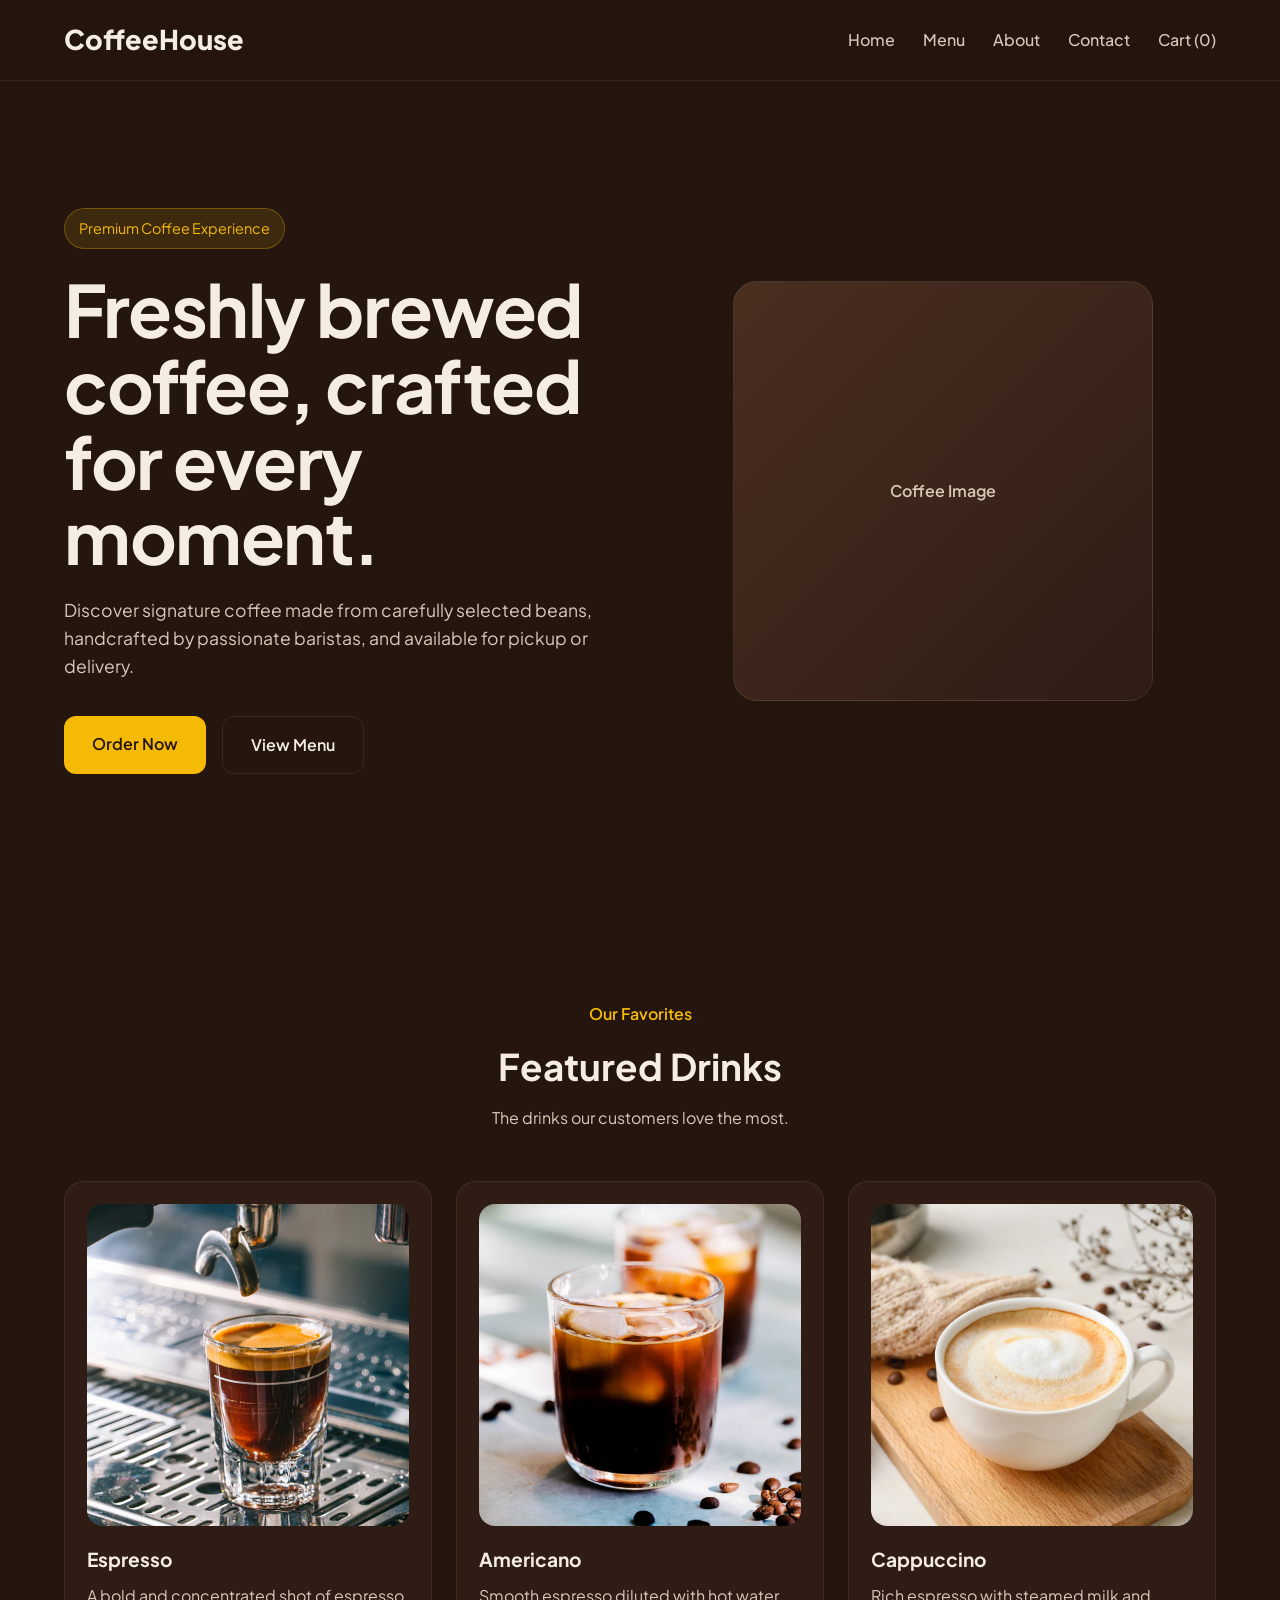
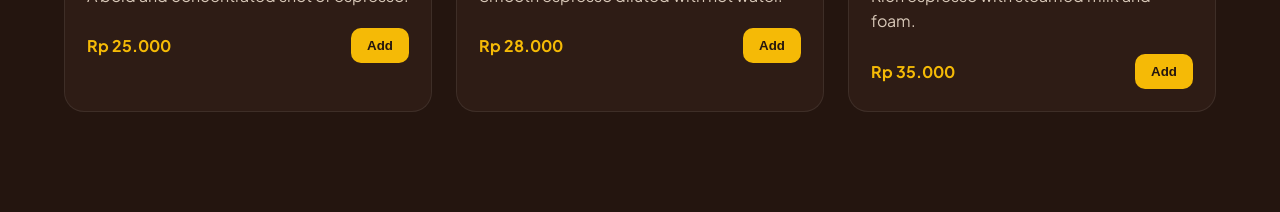
==== index.html @ 2ec30195 "update" ====
<!DOCTYPE html>
<html lang="en">
<head>
    <meta charset="UTF-8">
    <meta name="viewport" content="width=device-width, initial-scale=1.0">
    <title>CoffeeHouse</title>

    <link rel="preconnect" href="https://fonts.googleapis.com">
    <link rel="preconnect" href="https://fonts.gstatic.com" crossorigin>
    <link href="https://fonts.googleapis.com/css2?family=Plus+Jakarta+Sans:wght@400;500;600;700;800&display=swap" rel="stylesheet">

    <link rel="stylesheet" href="css/style.css">
</head>
<body>

<header>
    <nav class="navbar">
        <div class="logo">CoffeeHouse</div>

        <ul class="nav-links">
            <li><a href="#">Home</a></li>
            <li><a href="#">Menu</a></li>
            <li><a href="#">About</a></li>
            <li><a href="#">Contact</a></li>
            <li><a href="cart.html" class="cart-link">Cart (0)</a></li>
        </ul>
    </nav>
</header>

<main>

<section class="hero">

    <div class="hero-text">

        <span class="hero-tag">Premium Coffee Experience</span>

        <h1>
            Freshly brewed coffee,
            crafted for every moment.
        </h1>

        <p>
            Discover signature coffee made from carefully selected beans,
            handcrafted by passionate baristas, and available for pickup
            or delivery.
        </p>

        <div class="hero-buttons">
            <a href="menu.html" class="btn">Order Now</a>
            <a href="menu.html" class="btn-outline">View Menu</a>
        </div>

    </div>

    <div class="hero-image">

        <div class="coffee-placeholder">
            Coffee Image
        </div>

    </div>

</section>

<section class="featured" id="featured">

    <div class="section-title">
        <span>Our Favorites</span>
        <h2>Featured Drinks</h2>
        <p>
            The drinks our customers love the most.
        </p>
    </div>

    <div class="featured-grid" id="featured-grid">

        <div class="drink-card">

            <div class="drink-image"></div>

            <h3>Signature Latte</h3>

            <p>
                Smooth espresso with creamy milk.
            </p>

            <div class="drink-bottom">
                <span class="price">Rp 38.000</span>
                <button>Add</button>
            </div>

        </div>

        <div class="drink-card">

            <div class="drink-image"></div>

            <h3>Americano</h3>

            <p>
                Rich espresso with hot water.
            </p>

            <div class="drink-bottom">
                <span class="price">Rp 28.000</span>
                <button>Add</button>
            </div>

        </div>

        <div class="drink-card">

            <div class="drink-image"></div>

            <h3>Matcha Latte</h3>

            <p>
                Premium Japanese matcha with milk.
            </p>

            <div class="drink-bottom">
                <span class="price">Rp 42.000</span>
                <button>Add</button>
            </div>

        </div>

    </div>

</section>

</main>

<script src="js/data.js"></script>
<script src="js/cart.js"></script>
<script src="js/script.js"></script>

</body>
</html>
---- css/style.css ----
* {
    margin: 0;
    padding: 0;
    box-sizing: border-box;
}

:root {
    --bg: #24150F;
    --surface: #2E1C15;
    --surface-light: #3A241A;
    --text: #F5EDE3;
    --text-muted: #D8C8B8;
    --accent: #F5BA06;
    --border: rgba(255, 255, 255, 0.08);
}

html {
    scroll-behavior: smooth;
}

body {
    font-family: 'Plus Jakarta Sans', sans-serif;
    background: var(--bg);
    color: var(--text);
    line-height: 1.6;
}

img {
    max-width: 100%;
    display: block;
}

section {
    width: min(90%, 1200px);
    margin: 0 auto;
}

/* =========================
   Navbar
========================= */

header {
    position: sticky;
    top: 0;
    z-index: 1000;
    background: rgba(36, 21, 15, 0.9);
    backdrop-filter: blur(10px);
    border-bottom: 1px solid var(--border);
}

.navbar {
    width: min(90%, 1200px);
    margin: 0 auto;
    height: 80px;

    display: flex;
    justify-content: space-between;
    align-items: center;
}

.logo {
    font-size: 1.7rem;
    font-weight: 800;
    color: var(--text);
}

.nav-links {
    display: flex;
    align-items: center;
    gap: 28px;
    list-style: none;
}

.nav-links a {
    text-decoration: none;
    color: var(--text-muted);
    font-weight: 500;
    transition: color 0.3s ease;
}

.nav-links a:hover,
.cart-link {
    color: var(--accent);
}

/* =========================
   Hero
========================= */

.hero {
    min-height: calc(100vh - 80px);

    display: grid;
    grid-template-columns: 1fr 1fr;
    align-items: center;
    gap: 60px;

    padding: 80px 0;
}

.hero-tag {
    display: inline-block;
    padding: 8px 14px;
    background: rgba(245, 186, 6, 0.12);
    color: var(--accent);
    border: 1px solid rgba(245, 186, 6, 0.3);
    border-radius: 999px;
    font-size: 0.9rem;
    margin-bottom: 22px;
}

.hero-text h1 {
    font-size: clamp(2.8rem, 6vw, 4.5rem);
    line-height: 1.05;
    margin-bottom: 22px;
    letter-spacing: -0.02em;
}

.hero-text p {
    color: var(--text-muted);
    font-size: 1.1rem;
    max-width: 560px;
    margin-bottom: 36px;
}

.hero-buttons {
    display: flex;
    gap: 16px;
    flex-wrap: wrap;
}

.btn,
.btn-outline {
    padding: 15px 28px;
    border-radius: 12px;
    text-decoration: none;
    font-weight: 600;
    transition: 0.3s ease;
}

.btn {
    background: var(--accent);
    color: var(--bg);
}

.btn:hover {
    transform: translateY(-2px);
}

.btn-outline {
    border: 1px solid var(--border);
    color: var(--text);
}

.btn-outline:hover {
    background: var(--surface);
}

.hero-image {
    display: flex;
    justify-content: center;
}

.coffee-placeholder {
    width: min(420px, 100%);
    aspect-ratio: 1;
    border-radius: 24px;
    background: linear-gradient(135deg, #4A2E20, #2E1C15);
    border: 1px solid var(--border);

    display: flex;
    align-items: center;
    justify-content: center;

    color: var(--text-muted);
    font-weight: 600;
}

/* =========================
   Featured
========================= */

.featured {
    padding: 100px 0;
}

.section-title {
    text-align: center;
    margin-bottom: 50px;
}

.section-title span {
    color: var(--accent);
    font-weight: 600;
}

.section-title h2 {
    font-size: 2.3rem;
    margin: 10px 0;
}

.section-title p {
    color: var(--text-muted);
}

.featured-grid {
    display: grid;
    grid-template-columns: repeat(3, 1fr);
    gap: 24px;
}

.drink-card {
    background: var(--surface);
    border: 1px solid var(--border);
    border-radius: 20px;
    padding: 22px;
    transition: 0.3s ease;
}

.drink-card:hover {
    transform: translateY(-6px);
    border-color: rgba(245, 186, 6, 0.25);
}

.drink-image {
    width: 100%;
    aspect-ratio: 1;
    object-fit: cover;
    border-radius: 16px;
    margin-bottom: 18px;
}

.drink-card h3 {
    font-size: 1.2rem;
    margin-bottom: 8px;
}

.drink-card p {
    color: var(--text-muted);
    margin-bottom: 20px;
}

.drink-bottom {
    display: flex;
    justify-content: space-between;
    align-items: center;
}

.price {
    color: var(--accent);
    font-weight: 700;
}

.drink-bottom button {
    background: var(--accent);
    color: var(--bg);
    border: none;
    padding: 10px 16px;
    border-radius: 10px;
    font-weight: 600;
    cursor: pointer;
}

/* =========================
   Responsive
========================= */

@media (max-width: 900px) {
    .hero {
        grid-template-columns: 1fr;
        text-align: center;
        padding: 60px 0;
    }

    .hero-text p {
        margin-left: auto;
        margin-right: auto;
    }

    .hero-buttons {
        justify-content: center;
    }

    .featured-grid {
        grid-template-columns: repeat(2, 1fr);
    }
}

@media (max-width: 640px) {
    .navbar {
        height: auto;
        padding: 18px 0;
        flex-direction: column;
        gap: 14px;
    }

    .nav-links {
        flex-wrap: wrap;
        justify-content: center;
        gap: 16px;
    }

    .hero {
        padding: 40px 0;
    }

    .featured {
        padding: 70px 0;
    }

    .featured-grid {
        grid-template-columns: 1fr;
    }

    .section-title h2 {
        font-size: 1.8rem;
    }
}

/* =========================
   Menu Filters
========================= */

.menu-filters {
    display: flex;
    justify-content: center;
    gap: 16px;
    flex-wrap: wrap;
    margin-bottom: 40px;
}

.filter-btn {
    padding: 12px 22px;
    border: 1px solid var(--border);
    background: transparent;
    color: var(--text);
    border-radius: 10px;
    cursor: pointer;
    font-weight: 600;
    transition: 0.3s ease;
}

.filter-btn:hover {
    border-color: var(--accent);
    color: var(--accent);
}

.filter-btn.active {
    background: var(--accent);
    color: var(--bg);
    border-color: var(--accent);
}

/* =========================
   Cart
========================= */

.cart-list {
    display: flex;
    flex-direction: column;
    gap: 20px;
}

.cart-item {
    display: grid;
    grid-template-columns: 100px 1fr auto auto;
    align-items: center;
    gap: 20px;
    background: var(--surface);
    border: 1px solid var(--border);
    border-radius: 18px;
    padding: 20px;
}

.cart-image {
    width: 100px;
    height: 100px;
    object-fit: cover;
    border-radius: 12px;
}

.cart-info h3 {
    margin-bottom: 6px;
}

.cart-info p {
    color: var(--text-muted);
}

.cart-actions {
    display: flex;
    align-items: center;
    gap: 12px;
}

.cart-actions button {
    width: 34px;
    height: 34px;
    border: none;
    border-radius: 8px;
    background: var(--accent);
    color: var(--bg);
    font-weight: 700;
    cursor: pointer;
}

.remove-btn {
    background: transparent;
    border: 1px solid var(--border);
    color: var(--text-muted);
    padding: 10px 14px;
    border-radius: 10px;
    cursor: pointer;
}

.cart-total {
    display: flex;
    justify-content: space-between;
    align-items: center;
    background: var(--surface);
    border: 1px solid var(--border);
    border-radius: 18px;
    padding: 24px;
    margin-top: 10px;
}

.empty-cart {
    text-align: center;
    padding: 60px 20px;
}

.empty-cart h3 {
    margin-bottom: 12px;
}

.empty-cart p {
    color: var(--text-muted);
    margin-bottom: 24px;
}

@media (max-width: 700px) {

    .cart-item {
        grid-template-columns: 1fr;
        text-align: center;
    }

    .cart-image {
        margin: 0 auto;
    }

    .cart-actions {
        justify-content: center;
    }

    .cart-total {
        flex-direction: column;
        gap: 16px;
        text-align: center;
    }
}
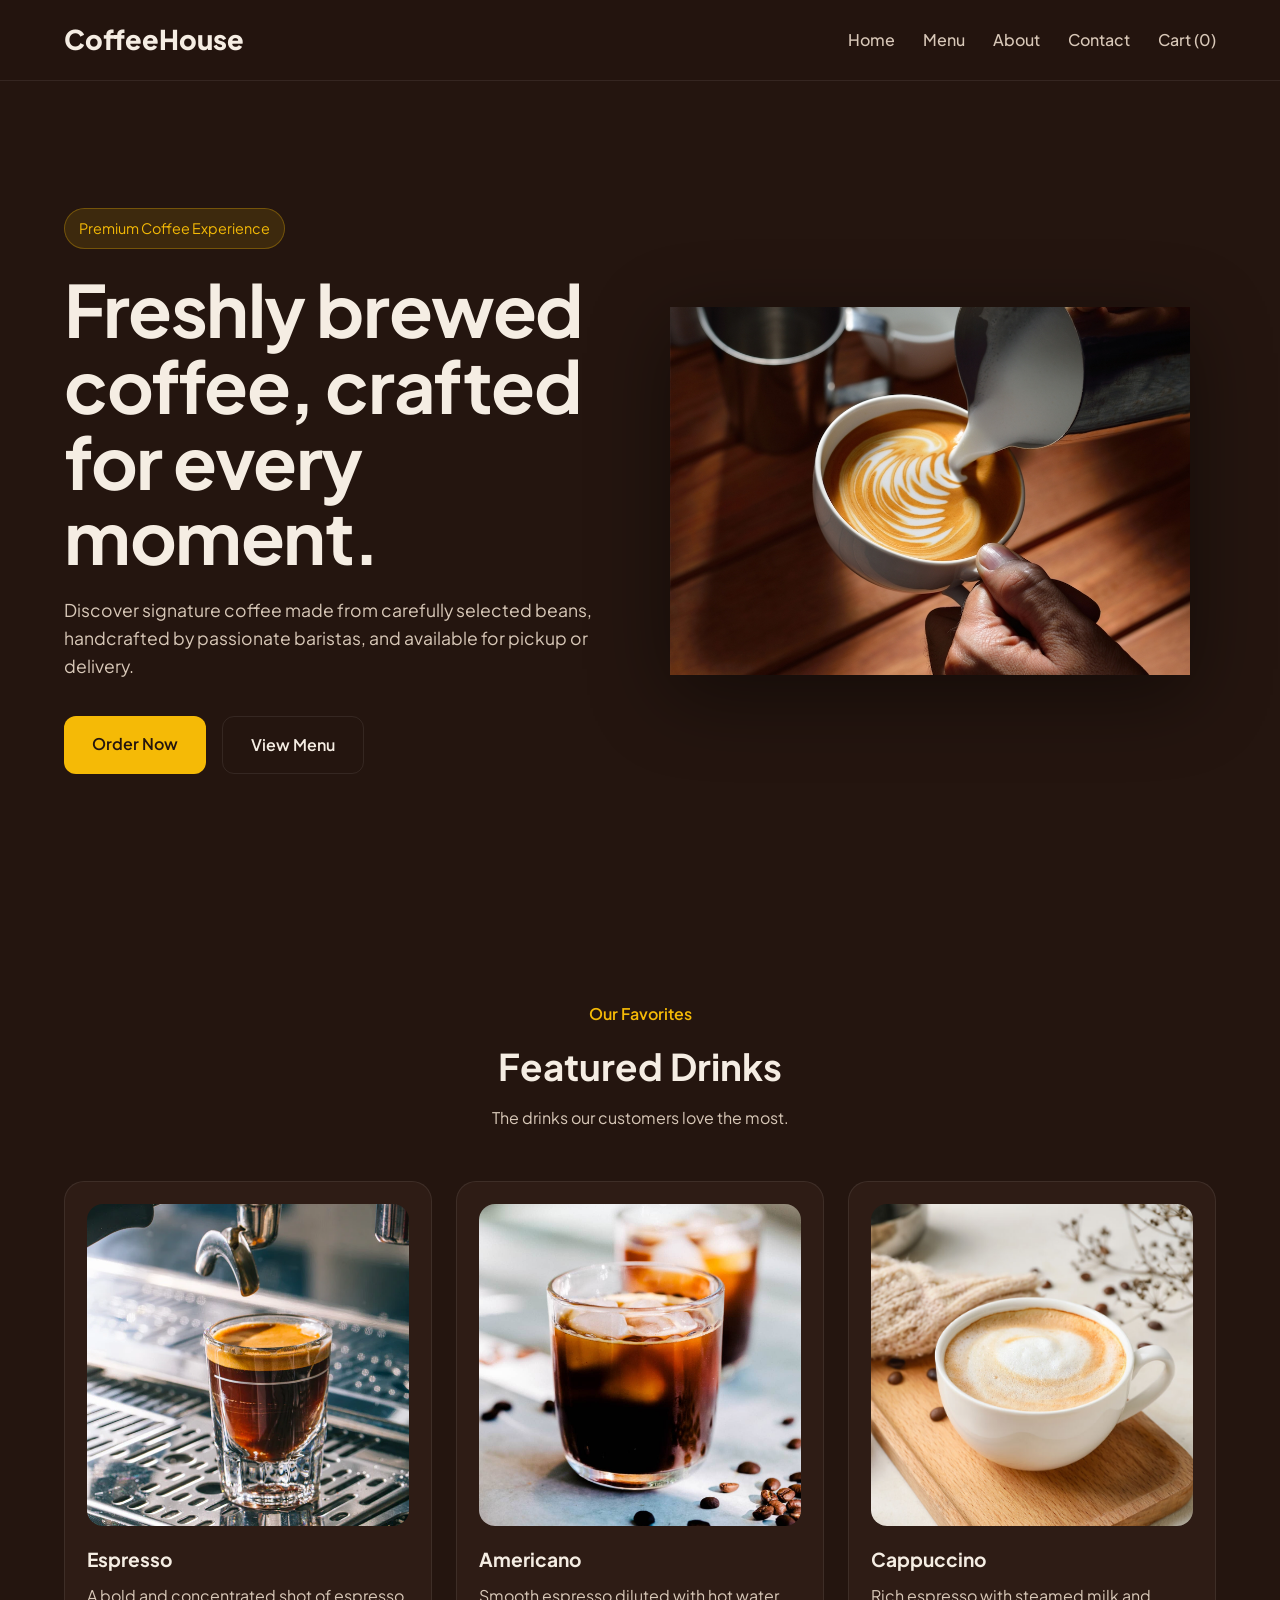
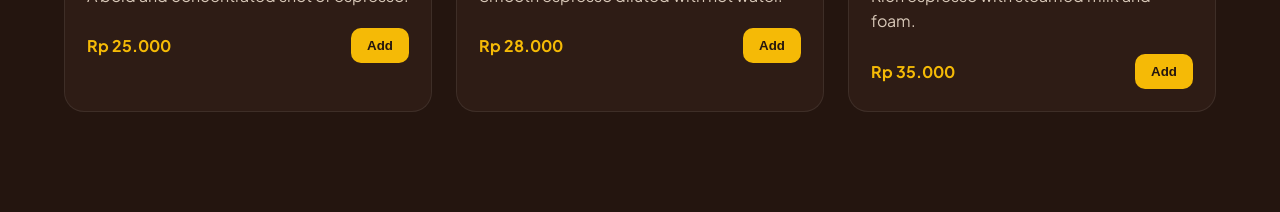
==== commit 172e3498: "hero-image created" ====
--- a/index.html
+++ b/index.html
@@ -53,13 +53,13 @@
 
     </div>
 
-    <div class="hero-image">
-
-        <div class="coffee-placeholder">
-            Coffee Image
-        </div>
-
-    </div>
+    <div class="hero-3d">
+    <img
+        src="images/hero-coffee.jpg"
+        alt="Coffee Cup"
+        class="hero-coffee-image"
+    >
+</div>
 
 </section>
 
--- a/css/style.css
+++ b/css/style.css
@@ -159,7 +159,18 @@
 .hero-image {
     display: flex;
     justify-content: center;
-}
+
+}.hero-coffee-image {
+    width: 100%;
+    max-width: 520px;
+    height: auto;
+    object-fit: contain;
+
+    filter: drop-shadow(0 20px 40px rgba(0, 0, 0, 0.45));
+
+    animation: floatCoffee 4s ease-in-out infinite;
+}
+
 
 .coffee-placeholder {
     width: min(420px, 100%);
@@ -438,6 +449,23 @@
     margin-bottom: 24px;
 }
 
+.cart-details {
+    margin: 12px 0;
+    display: grid;
+    gap: 6px;
+}
+
+.cart-details p {
+    color: var(--text-muted);
+    font-size: 0.95rem;
+}
+
+.cart-price {
+    color: var(--accent);
+    font-weight: 700;
+    margin-top: 10px;
+}
+
 @media (max-width: 700px) {
 
     .cart-item {
@@ -458,4 +486,349 @@
         gap: 16px;
         text-align: center;
     }
+}
+
+.option-group {
+    margin-bottom: 24px;
+}
+
+.option-group label {
+    display: block;
+    margin-bottom: 12px;
+    font-weight: 600;
+}
+
+.option-buttons {
+    display: flex;
+    gap: 12px;
+    flex-wrap: wrap;
+}
+
+.option-btn {
+    padding: 12px 18px;
+    border: 1px solid var(--border);
+    background: var(--surface);
+    color: var(--text);
+    border-radius: 999px;
+    cursor: pointer;
+    font-weight: 500;
+    transition: 0.25s ease;
+}
+
+.option-btn:hover {
+    border-color: var(--accent);
+    color: var(--accent);
+}
+
+.option-btn.active {
+    background: var(--accent);
+    color: var(--bg);
+    border-color: var(--accent);
+}
+
+/* =========================
+   Modal
+========================= */
+
+.modal-overlay {
+    position: fixed;
+    inset: 0;
+    background: rgba(0,0,0,0.6);
+    display: none;
+    align-items: center;
+    justify-content: center;
+    z-index: 2000;
+    padding: 20px;
+}
+
+.modal-overlay.show {
+    display: flex;
+}
+
+.modal {
+    width: 100%;
+    max-width: 520px;
+    background: var(--surface);
+    border: 1px solid var(--border);
+    border-radius: 24px;
+    overflow: hidden;
+}
+
+.modal-header {
+    display: flex;
+    justify-content: space-between;
+    align-items: center;
+    padding: 22px 24px;
+    border-bottom: 1px solid var(--border);
+}
+
+.modal-header h2 {
+    font-size: 1.3rem;
+}
+
+#close-modal {
+    background: transparent;
+    border: none;
+    color: var(--text);
+    font-size: 1.6rem;
+    cursor: pointer;
+}
+
+.modal-content {
+    padding: 24px;
+}
+
+.modal-content .btn {
+    width: 100%;
+    margin-top: 12px;
+}
+
+
+
+
+.checkout {
+    width: min(90%, 1200px);
+    margin: 60px auto;
+    display: grid;
+    grid-template-columns: 1fr 420px;
+    gap: 40px;
+}
+
+.checkout-form,
+.checkout-summary {
+    background: var(--surface);
+    border: 1px solid var(--border);
+    border-radius: 24px;
+    padding: 28px;
+}
+
+.checkout-form h2,
+.checkout-summary h2 {
+    margin-bottom: 24px;
+}
+
+.checkout-form label {
+    display: block;
+    margin-bottom: 8px;
+    font-weight: 600;
+}
+
+.checkout-form input,
+.checkout-form select,
+.checkout-form textarea {
+    width: 100%;
+    margin-bottom: 18px;
+    padding: 14px 16px;
+    border-radius: 12px;
+    border: 1px solid var(--border);
+    background: #24150F;
+    color: var(--text);
+}
+
+.checkout-form textarea {
+    min-height: 120px;
+    resize: vertical;
+}
+
+.checkout-item {
+    padding: 18px 0;
+    border-bottom: 1px solid var(--border);
+}
+
+.checkout-item h3 {
+    margin-bottom: 10px;
+}
+
+.checkout-item p {
+    color: var(--text-muted);
+    margin-bottom: 4px;
+}
+
+.checkout-price {
+    color: var(--accent);
+    font-weight: 700;
+    margin-top: 12px;
+}
+
+.checkout-total-row {
+    display: flex;
+    justify-content: space-between;
+    padding: 10px 0;
+}
+
+.checkout-total-row.final {
+    border-top: 1px solid var(--border);
+    margin-top: 10px;
+    padding-top: 18px;
+    font-size: 1.1rem;
+    font-weight: 700;
+}
+
+#place-order-btn {
+    width: 100%;
+    margin-top: 24px;
+}
+
+@media (max-width: 900px) {
+    .checkout {
+        grid-template-columns: 1fr;
+    }
+}
+
+/* =========================
+   Admin Dashboard
+========================= */
+
+.admin-page {
+    display: grid;
+    grid-template-columns: 240px 1fr;
+    min-height: 100vh;
+}
+
+.admin-sidebar {
+    background: #1A100C;
+    border-right: 1px solid var(--border);
+    padding: 32px;
+}
+
+.admin-sidebar h2 {
+    margin-bottom: 8px;
+}
+
+.admin-sidebar p {
+    color: var(--text-muted);
+}
+
+.admin-content {
+    padding: 40px;
+}
+
+.admin-header {
+    margin-bottom: 32px;
+}
+
+.admin-stats {
+    display: flex;
+    gap: 20px;
+    margin-top: 20px;
+}
+
+.stat-card {
+    background: var(--surface);
+    border: 1px solid var(--border);
+    border-radius: 18px;
+    padding: 20px;
+    min-width: 180px;
+}
+
+.stat-card span {
+    color: var(--text-muted);
+}
+
+.orders-grid {
+    display: grid;
+    grid-template-columns: repeat(auto-fill, minmax(340px, 1fr));
+    gap: 24px;
+}
+
+.order-card {
+    background: var(--surface);
+    border: 1px solid var(--border);
+    border-radius: 22px;
+    padding: 24px;
+}
+
+.order-header {
+    display: flex;
+    justify-content: space-between;
+    align-items: center;
+    margin-bottom: 16px;
+}
+
+.status-badge {
+    background: var(--accent);
+    color: var(--bg);
+    padding: 6px 12px;
+    border-radius: 999px;
+    font-size: 0.85rem;
+    font-weight: 700;
+}
+
+.order-card hr {
+    border: none;
+    border-top: 1px solid var(--border);
+    margin: 16px 0;
+}
+
+.order-item {
+    margin-bottom: 12px;
+}
+
+.order-item p {
+    color: var(--text-muted);
+    font-size: 0.92rem;
+}
+
+@media (max-width: 900px) {
+    .admin-page {
+        grid-template-columns: 1fr;
+    }
+
+    .admin-sidebar {
+        display: none;
+    }
+
+    .admin-content {
+        padding: 24px;
+    }
+
+    .admin-stats {
+        flex-direction: column;
+    }
+}
+
+.status-select {
+    background: #24150F;
+    color: var(--text);
+    border: 1px solid var(--border);
+    border-radius: 10px;
+    padding: 8px 12px;
+    font-weight: 600;
+}
+
+.archive-btn {
+    width: 100%;
+    margin-top: 18px;
+    padding: 12px;
+    border: none;
+    border-radius: 12px;
+    background: #3A241A;
+    color: var(--text);
+    cursor: pointer;
+    font-weight: 600;
+    transition: 0.25s ease;
+}
+
+.archive-btn:hover {
+    background: #5A3423;
+}
+
+.history-filters {
+    display: flex;
+    gap: 16px;
+    margin-bottom: 28px;
+}
+
+.history-filters input {
+    padding: 14px 16px;
+    border-radius: 12px;
+    border: 1px solid var(--border);
+    background: var(--surface);
+    color: var(--text);
+}
+
+@media (max-width: 700px) {
+    .history-filters {
+        flex-direction: column;
+    }
 }
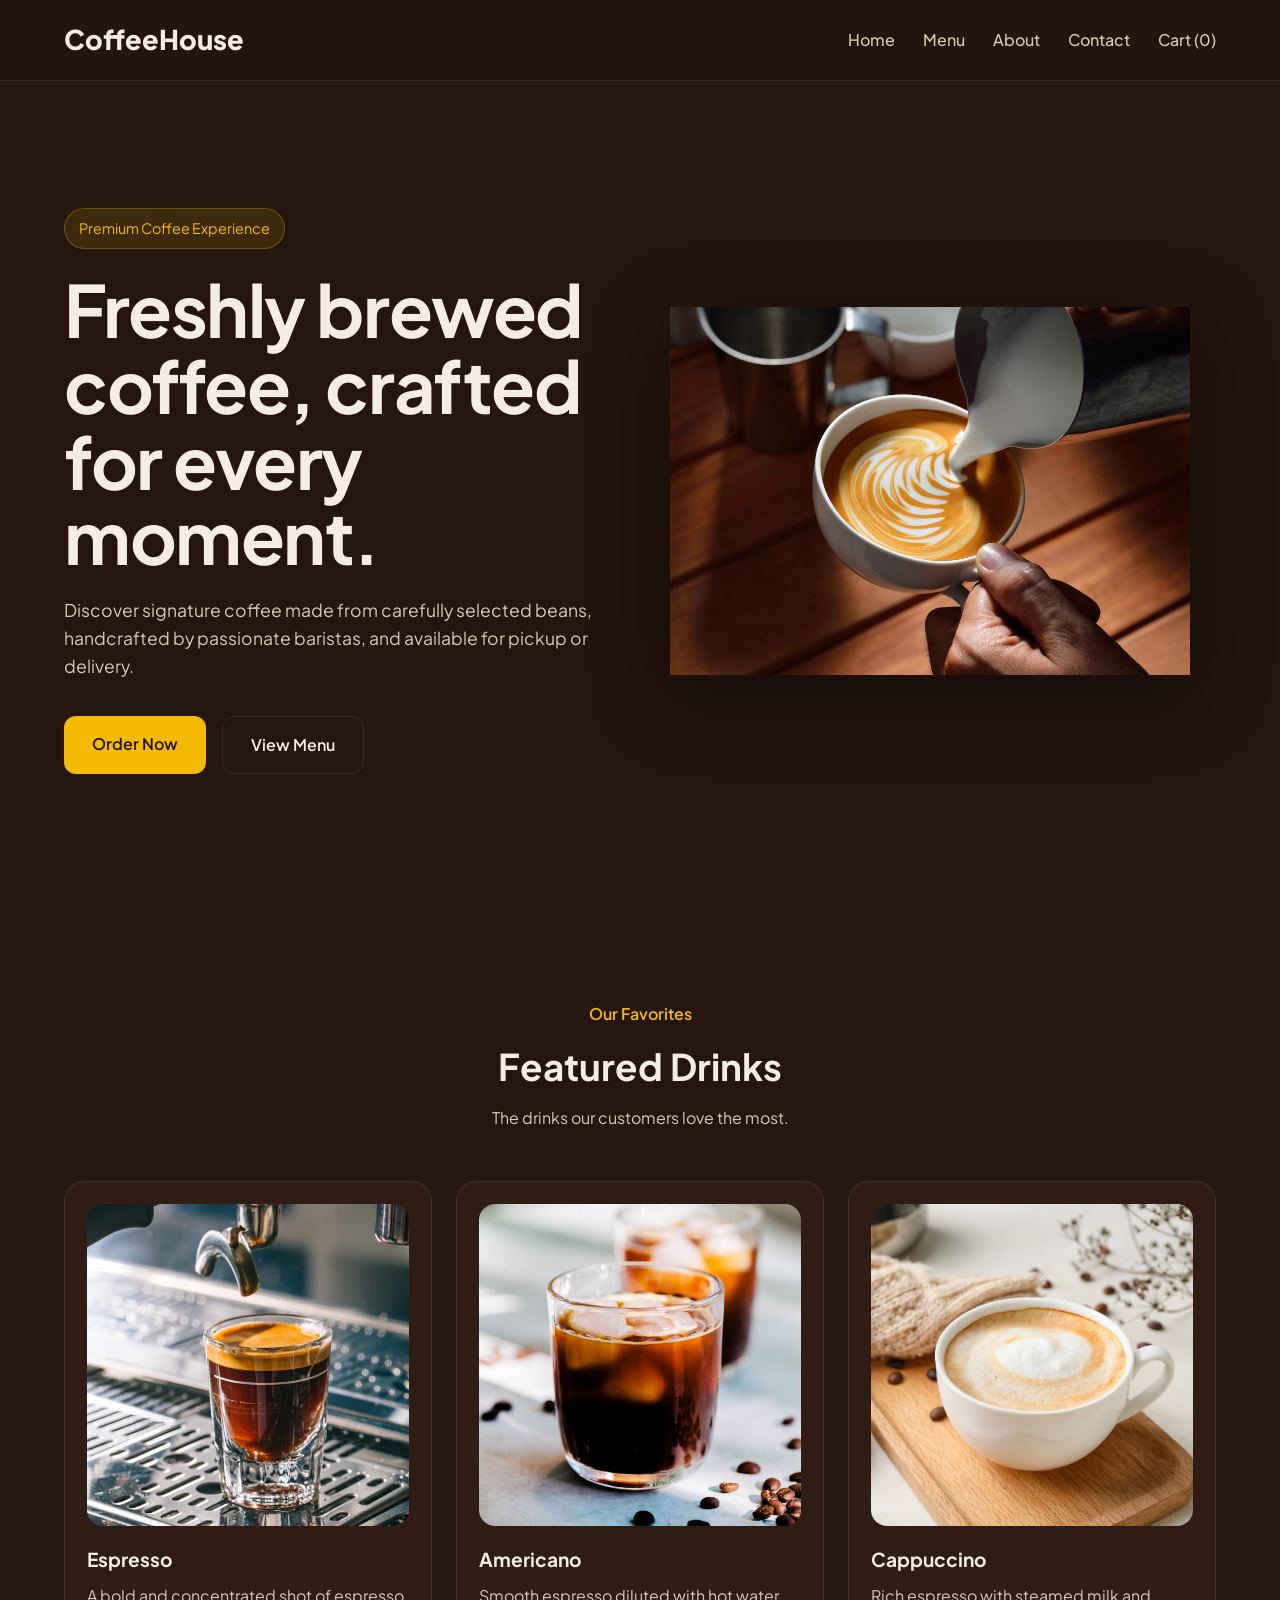
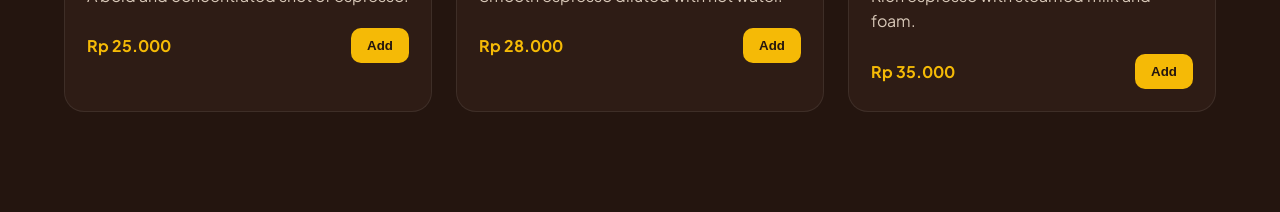
==== commit c0613fb9: "animations added to index" ====
--- a/index.html
+++ b/index.html
@@ -29,7 +29,7 @@
 
 <main>
 
-<section class="hero">
+<section class="hero reveal">
 
     <div class="hero-text">
 
@@ -63,7 +63,7 @@
 
 </section>
 
-<section class="featured" id="featured">
+<section class="featured reveal" id="featured">
 
     <div class="section-title">
         <span>Our Favorites</span>
--- a/css/style.css
+++ b/css/style.css
@@ -831,4 +831,21 @@
     .history-filters {
         flex-direction: column;
     }
+}
+
+/* =========================
+   Scroll reveal animation
+========================= */
+
+.reveal {
+    opacity: 0;
+    transform: translateY(50px);
+    transition:
+        opacity 0.9s ease,
+        transform 0.9s ease;
+}
+
+.reveal.active {
+    opacity: 1;
+    transform: translateY(0);
 }
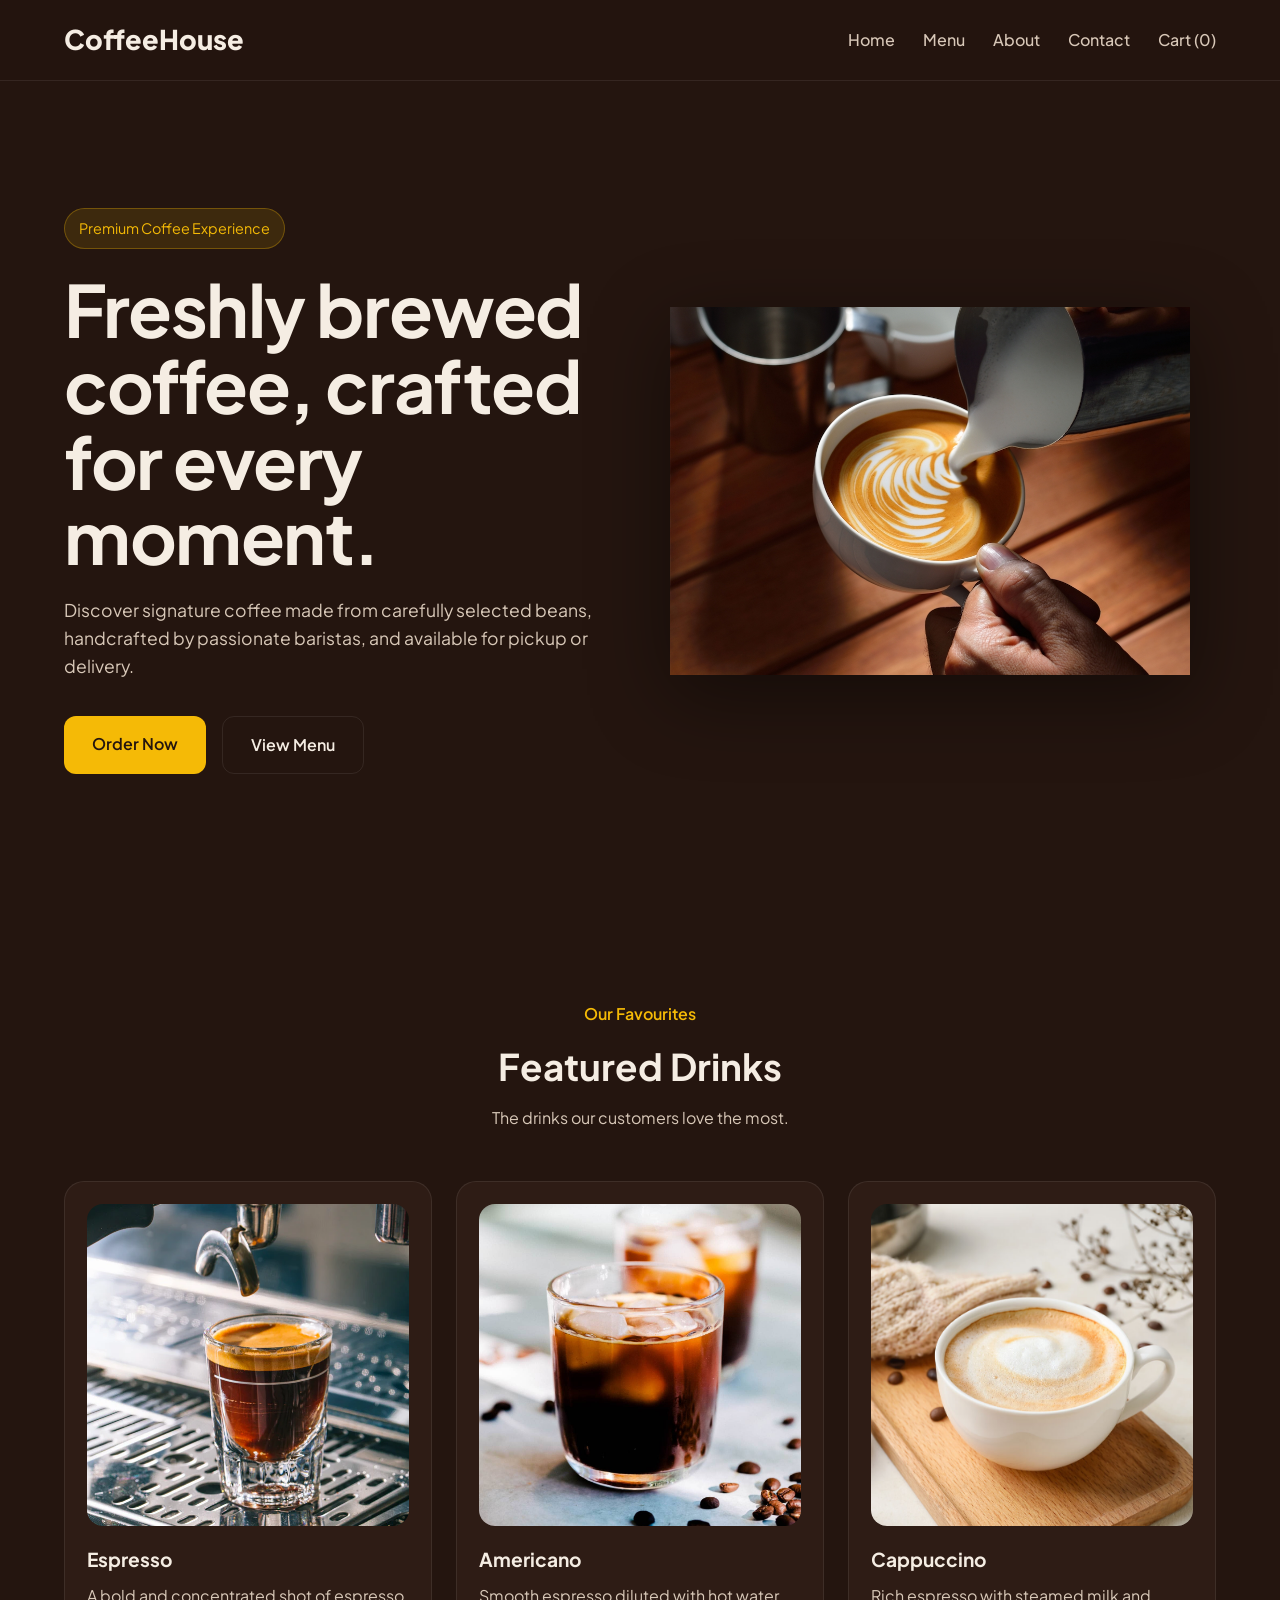
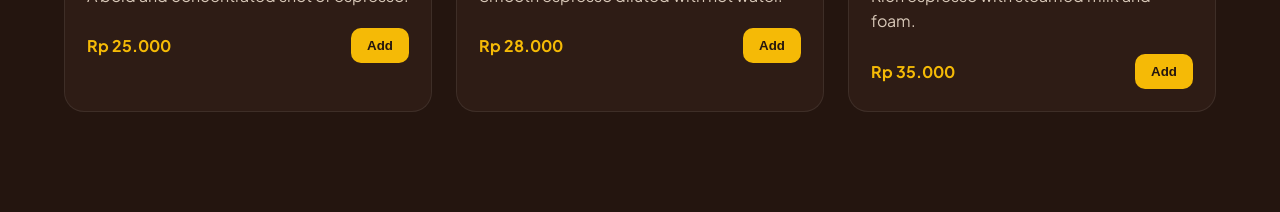
==== commit 4608ecde: "fav section modified" ====
--- a/index.html
+++ b/index.html
@@ -66,7 +66,7 @@
 <section class="featured reveal" id="featured">
 
     <div class="section-title">
-        <span>Our Favorites</span>
+        <span>Our Favourites</span>
         <h2>Featured Drinks</h2>
         <p>
             The drinks our customers love the most.
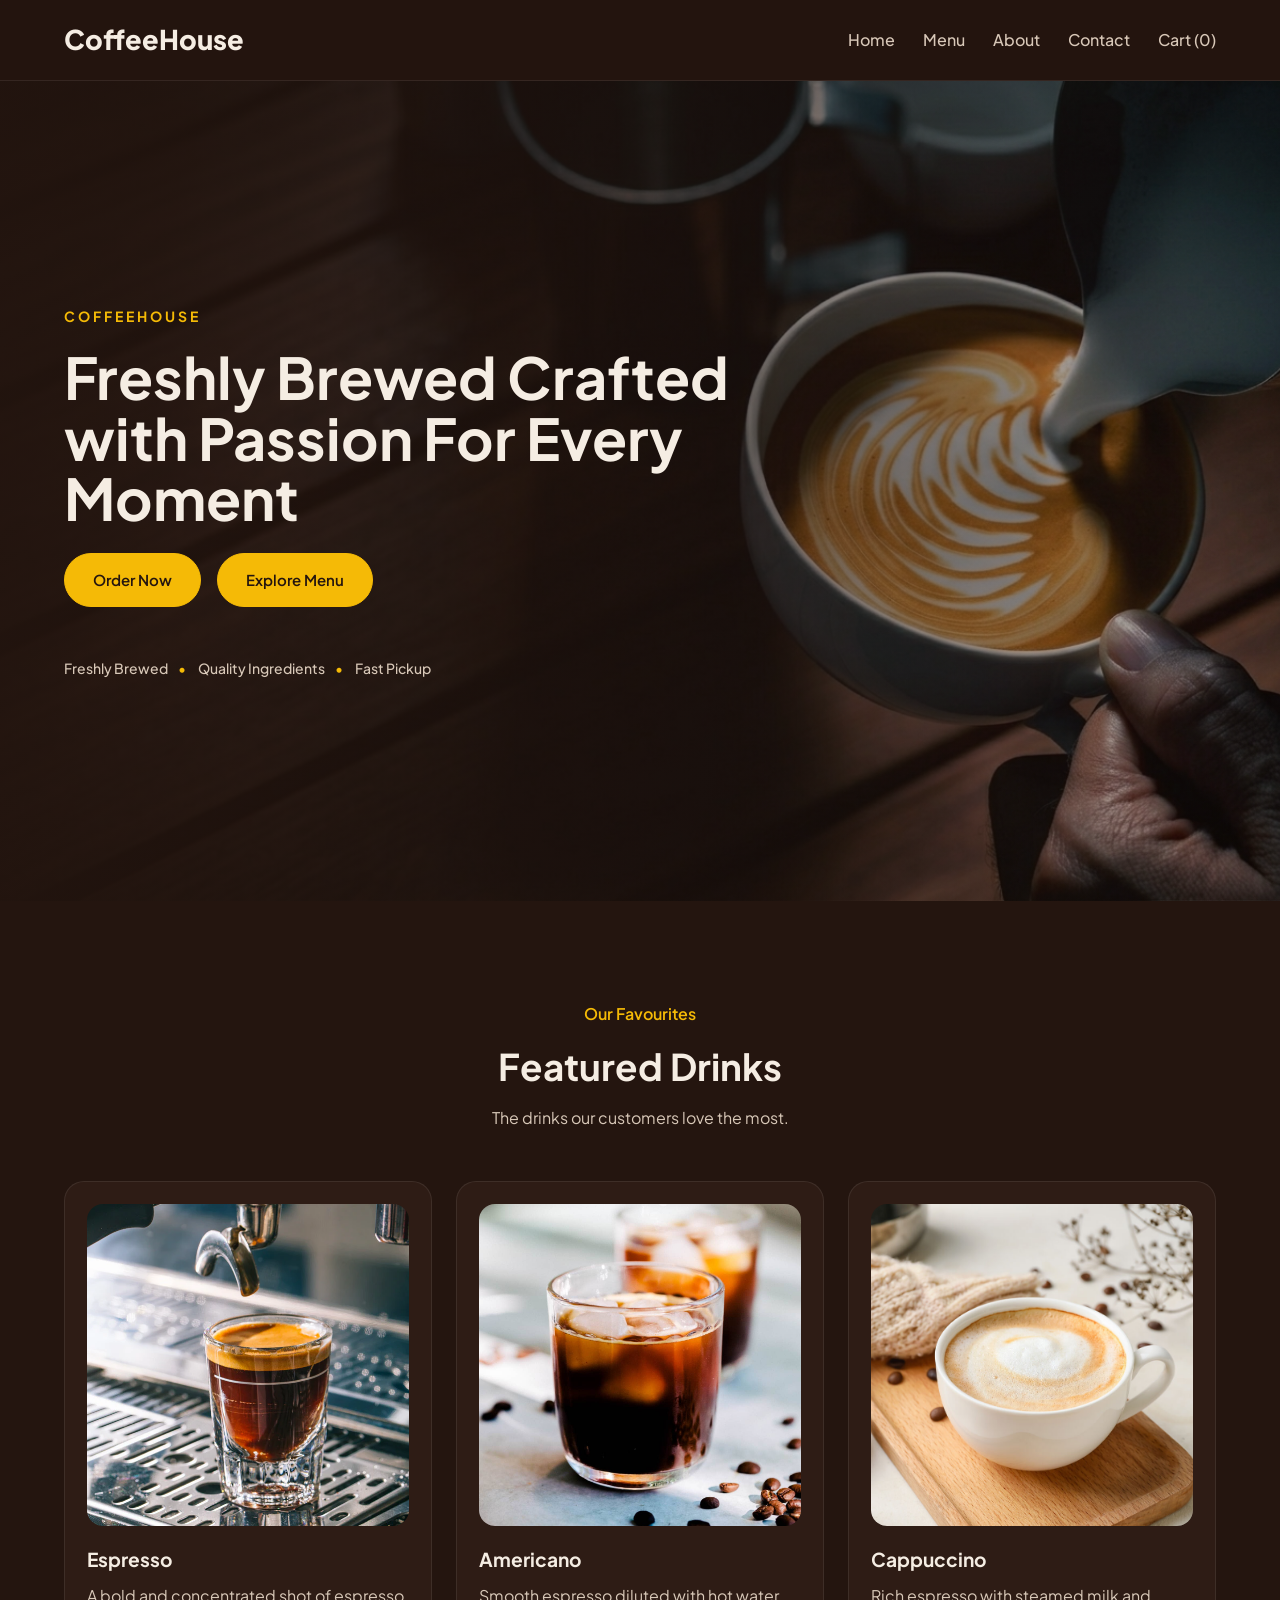
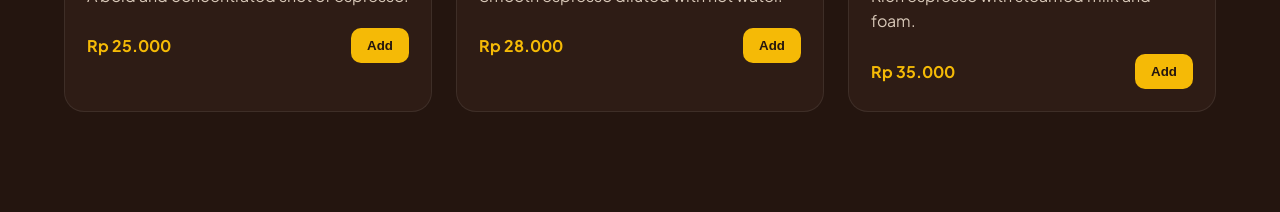
==== commit 65a971e9: "hero redesigned" ====
--- a/index.html
+++ b/index.html
@@ -29,37 +29,43 @@
 
 <main>
 
-<section class="hero reveal">
+<section class="hero">
 
-    <div class="hero-text">
+    <div class="hero-overlay"></div>
 
-        <span class="hero-tag">Premium Coffee Experience</span>
+    <div class="hero-content">
+
+        <span class="hero-label">
+            COFFEEHOUSE
+        </span>
 
         <h1>
-            Freshly brewed coffee,
-            crafted for every moment.
+            Freshly Brewed
+            Crafted with Passion
+            For Every Moment
         </h1>
 
-        <p>
-            Discover signature coffee made from carefully selected beans,
-            handcrafted by passionate baristas, and available for pickup
-            or delivery.
-        </p>
+        <div class="hero-buttons">
 
-        <div class="hero-buttons">
-            <a href="menu.html" class="btn">Order Now</a>
-            <a href="menu.html" class="btn-outline">View Menu</a>
+            <a href="menu.html" class="btn">
+                Order Now
+            </a>
+
+            <a href="#featured" class="btn btn-outline">
+                Explore Menu
+            </a>
+
+        </div>
+
+        <div class="hero-features">
+
+            <span>Freshly Brewed</span>
+            <span>Quality Ingredients</span>
+            <span>Fast Pickup</span>
+
         </div>
 
     </div>
-
-    <div class="hero-3d">
-    <img
-        src="images/hero-coffee.jpg"
-        alt="Coffee Cup"
-        class="hero-coffee-image"
-    >
-</div>
 
 </section>
 
--- a/css/style.css
+++ b/css/style.css
@@ -88,103 +88,193 @@
 ========================= */
 
 .hero {
+    position: relative;
+    width: 100%;
     min-height: calc(100vh - 80px);
 
-    display: grid;
-    grid-template-columns: 1fr 1fr;
-    align-items: center;
-    gap: 60px;
+    display: flex;
+    align-items: center;
+
+    background-image: url('../images/hero-image.jpg');
+    background-size: cover;
+    background-position: center;
+
+    overflow: hidden;
+}
+
+.hero-overlay {
+    position: absolute;
+    inset: 0;
+
+    background:
+        linear-gradient(
+            90deg,
+            rgba(36, 21, 15, 0.92) 0%,
+            rgba(36, 21, 15, 0.70) 45%,
+            rgba(36, 21, 15, 0.30) 100%
+        );
+}
+
+.hero-content {
+    position: relative;
+    z-index: 1;
+
+    width: 90%;
+    max-width: 1200px;
+    margin: 0 auto;
 
     padding: 80px 0;
 }
 
-.hero-tag {
+.hero-label {
     display: inline-block;
-    padding: 8px 14px;
-    background: rgba(245, 186, 6, 0.12);
-    color: var(--accent);
-    border: 1px solid rgba(245, 186, 6, 0.3);
+
+    margin-bottom: 20px;
+
+    font-size: 14px;
+    font-weight: 700;
+    letter-spacing: 3px;
+
+    color: #f5ba06;
+}
+
+.hero-content h1 {
+    max-width: 700px;
+
+    margin-bottom: 24px;
+
+    font-size: clamp(48px, 4.5vw, 62px);
+    line-height: 1.05;
+    font-weight: 700;
+
+    color: #F5EDE3;
+}
+
+.hero-buttons {
+    display: flex;
+    gap: 16px;
+    align-items: center;
+    margin-bottom: 50px;
+}
+
+.hero-buttons .btn {
+    display: inline-flex;
+    align-items: center;
+    justify-content: center;
+
+    padding: 14px 28px;
+
+    background: #f5ba06;
+    color: #24150F;
+
+    border: 1px solid #f5ba06;
     border-radius: 999px;
-    font-size: 0.9rem;
-    margin-bottom: 22px;
-}
-
-.hero-text h1 {
-    font-size: clamp(2.8rem, 6vw, 4.5rem);
-    line-height: 1.05;
-    margin-bottom: 22px;
-    letter-spacing: -0.02em;
-}
-
-.hero-text p {
-    color: var(--text-muted);
-    font-size: 1.1rem;
-    max-width: 560px;
-    margin-bottom: 36px;
-}
-
-.hero-buttons {
-    display: flex;
-    gap: 16px;
+
+    text-decoration: none;
+    font-size: 15px;
+    font-weight: 600;
+
+    cursor: pointer;
+
+    transition: 0.25s ease;
+}
+
+.hero-buttons .btn:hover {
+    transform: translateY(-2px);
+}
+
+.btn-outline {
+    background: transparent;
+    color: #F5EDE3;
+
+    border: 1px solid rgba(245, 237, 227, 0.5);
+}
+
+.btn-outline:hover {
+    background: #F5EDE3;
+    color: #24150F;
+}
+
+.hero-features {
+    display: flex;
+    gap: 30px;
     flex-wrap: wrap;
-}
-
-.btn,
-.btn-outline {
-    padding: 15px 28px;
-    border-radius: 12px;
-    text-decoration: none;
-    font-weight: 600;
-    transition: 0.3s ease;
-}
-
-.btn {
-    background: var(--accent);
-    color: var(--bg);
-}
-
-.btn:hover {
-    transform: translateY(-2px);
-}
-
-.btn-outline {
-    border: 1px solid var(--border);
-    color: var(--text);
-}
-
-.btn-outline:hover {
-    background: var(--surface);
-}
-
-.hero-image {
-    display: flex;
-    justify-content: center;
-
-}.hero-coffee-image {
-    width: 100%;
-    max-width: 520px;
-    height: auto;
-    object-fit: contain;
-
-    filter: drop-shadow(0 20px 40px rgba(0, 0, 0, 0.45));
-
-    animation: floatCoffee 4s ease-in-out infinite;
-}
-
-
-.coffee-placeholder {
-    width: min(420px, 100%);
-    aspect-ratio: 1;
-    border-radius: 24px;
-    background: linear-gradient(135deg, #4A2E20, #2E1C15);
-    border: 1px solid var(--border);
-
-    display: flex;
-    align-items: center;
-    justify-content: center;
-
-    color: var(--text-muted);
-    font-weight: 600;
+
+    color: #D8C8B8;
+
+    font-size: 14px;
+    font-weight: 500;
+}
+
+.hero-features span {
+    position: relative;
+}
+
+.hero-features span:not(:last-child)::after {
+    content: "•";
+
+    position: absolute;
+    right: -18px;
+
+    color: #f5ba06;
+}
+
+/* =========================
+   Hero Responsive
+========================= */
+
+@media (max-width: 768px) {
+
+    .hero {
+        min-height: calc(100vh - 70px);
+
+        background-position: center;
+    }
+
+    .hero-overlay {
+        background:
+            linear-gradient(
+                180deg,
+                rgba(36, 21, 15, 0.45) 0%,
+                rgba(36, 21, 15, 0.85) 70%,
+                rgba(36, 21, 15, 0.95) 100%
+            );
+    }
+
+    .hero-content {
+        width: 90%;
+        padding: 60px 0;
+    }
+
+    .hero-content h1 {
+        font-size: clamp(42px, 12vw, 60px);
+    }
+
+    .hero-content p {
+        font-size: 16px;
+    }
+
+    .hero-buttons {
+        flex-direction: column;
+        align-items: stretch;
+
+        width: 100%;
+        max-width: 280px;
+    }
+
+    .hero-buttons .btn {
+        text-align: center;
+    }
+
+    .hero-features {
+        gap: 16px;
+
+        font-size: 13px;
+    }
+
+    .hero-features span:not(:last-child)::after {
+        display: none;
+    }
 }
 
 /* =========================
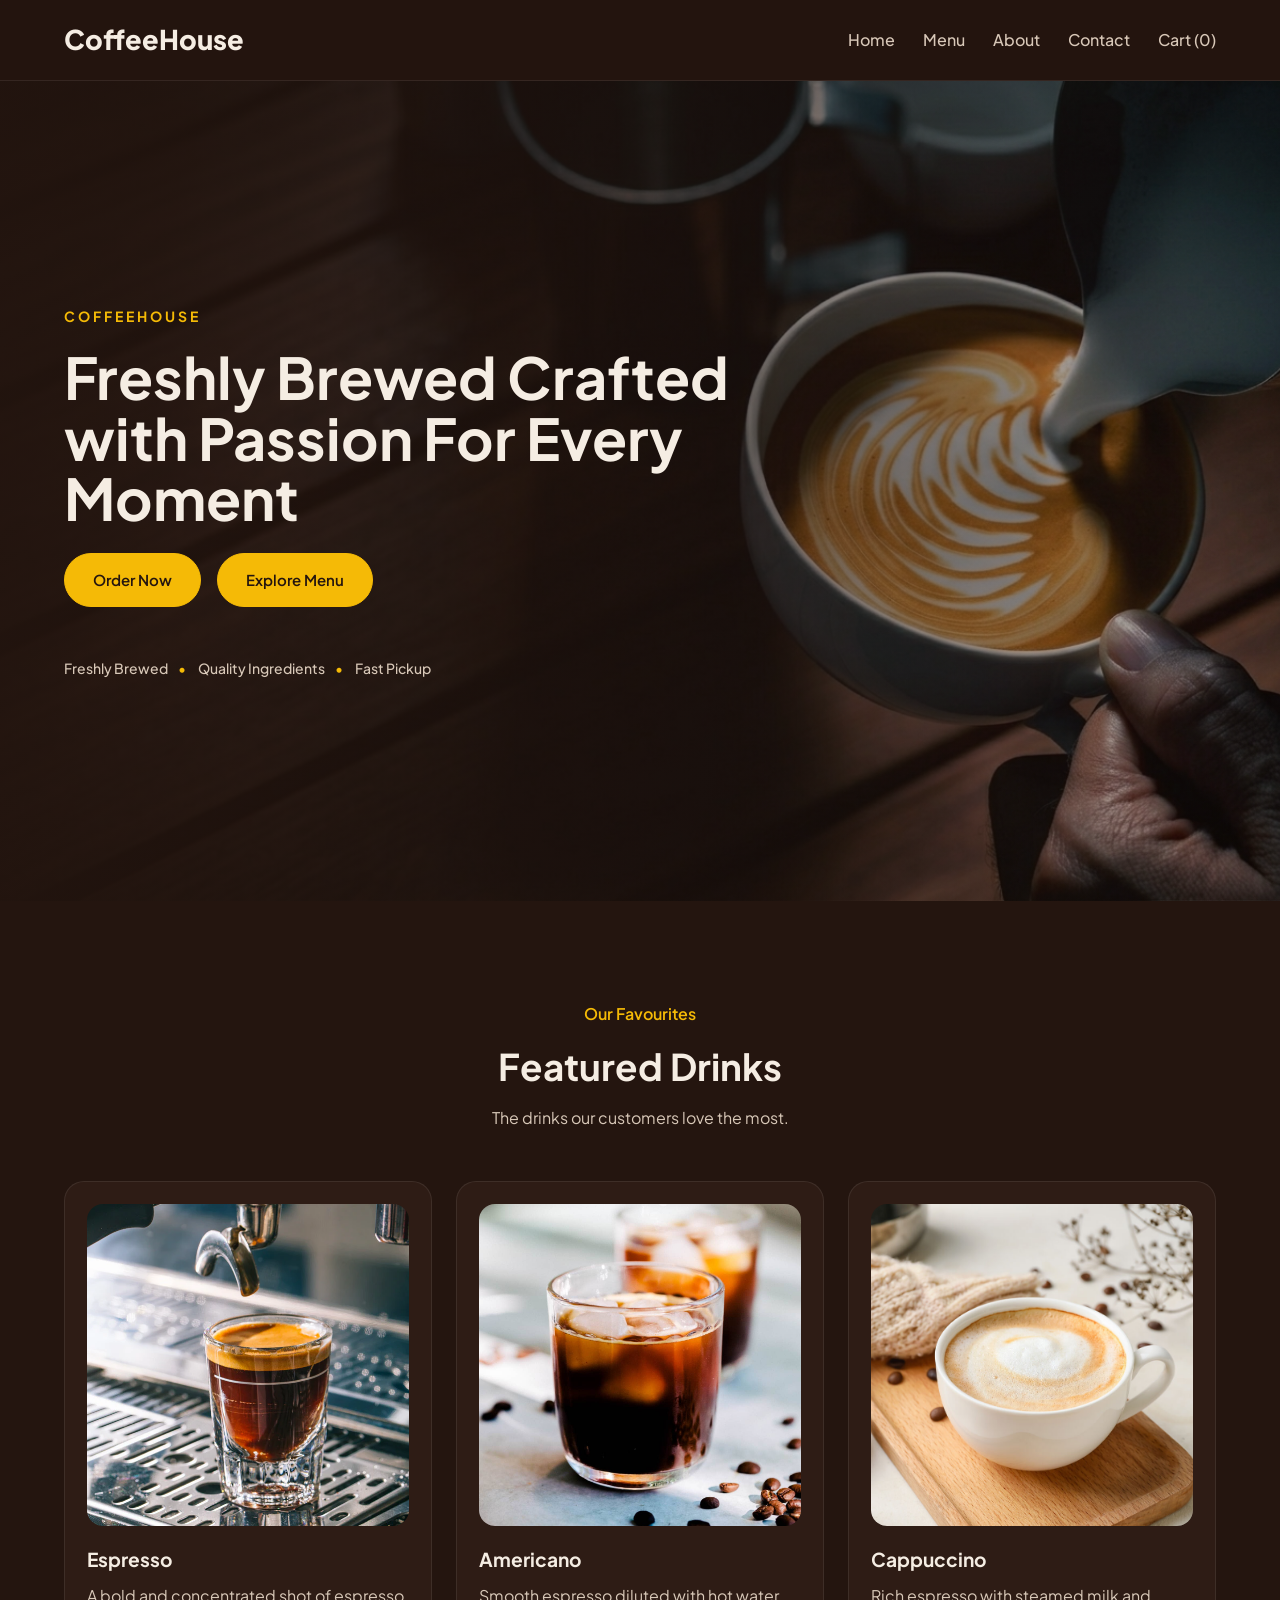
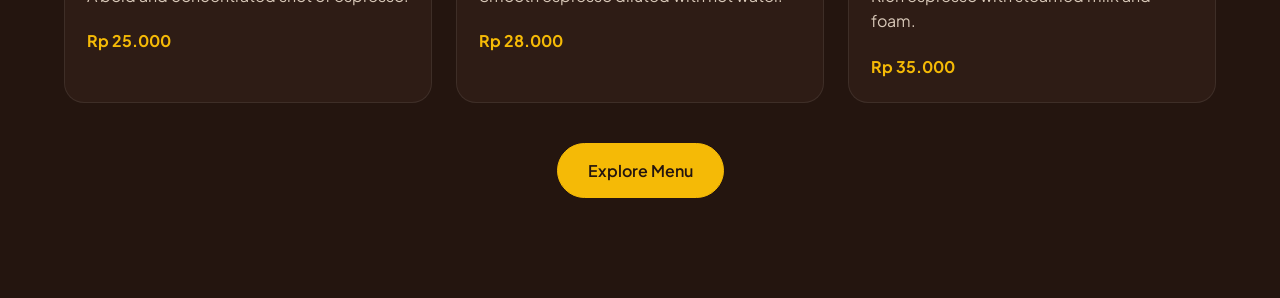
==== commit 0a23ec24: "featured drinks modified" ====
--- a/index.html
+++ b/index.html
@@ -72,67 +72,22 @@
 <section class="featured reveal" id="featured">
 
     <div class="section-title">
+
         <span>Our Favourites</span>
+
         <h2>Featured Drinks</h2>
+
         <p>
             The drinks our customers love the most.
         </p>
+
     </div>
 
-    <div class="featured-grid" id="featured-grid">
+    <div class="featured-grid" id="featured-grid"></div>
 
-        <div class="drink-card">
-
-            <div class="drink-image"></div>
-
-            <h3>Signature Latte</h3>
-
-            <p>
-                Smooth espresso with creamy milk.
-            </p>
-
-            <div class="drink-bottom">
-                <span class="price">Rp 38.000</span>
-                <button>Add</button>
-            </div>
-
-        </div>
-
-        <div class="drink-card">
-
-            <div class="drink-image"></div>
-
-            <h3>Americano</h3>
-
-            <p>
-                Rich espresso with hot water.
-            </p>
-
-            <div class="drink-bottom">
-                <span class="price">Rp 28.000</span>
-                <button>Add</button>
-            </div>
-
-        </div>
-
-        <div class="drink-card">
-
-            <div class="drink-image"></div>
-
-            <h3>Matcha Latte</h3>
-
-            <p>
-                Premium Japanese matcha with milk.
-            </p>
-
-            <div class="drink-bottom">
-                <span class="price">Rp 42.000</span>
-                <button>Add</button>
-            </div>
-
-        </div>
-
-    </div>
+    <a href="menu.html" class="featured-menu-btn">
+        Explore Menu
+    </a>
 
 </section>
 
--- a/css/style.css
+++ b/css/style.css
@@ -360,6 +360,30 @@
     border-radius: 10px;
     font-weight: 600;
     cursor: pointer;
+}
+
+.featured-menu-btn {
+    display: block;
+    width: fit-content;
+
+    margin: 40px auto 0;
+
+    padding: 14px 30px;
+
+    background: #f5ba06;
+    color: #24150F;
+
+    border: 1px solid #f5ba06;
+    border-radius: 999px;
+
+    text-decoration: none;
+    font-weight: 600;
+
+    transition: 0.25s ease;
+}
+
+.featured-menu-btn:hover {
+    transform: translateY(-3px);
 }
 
 /* =========================
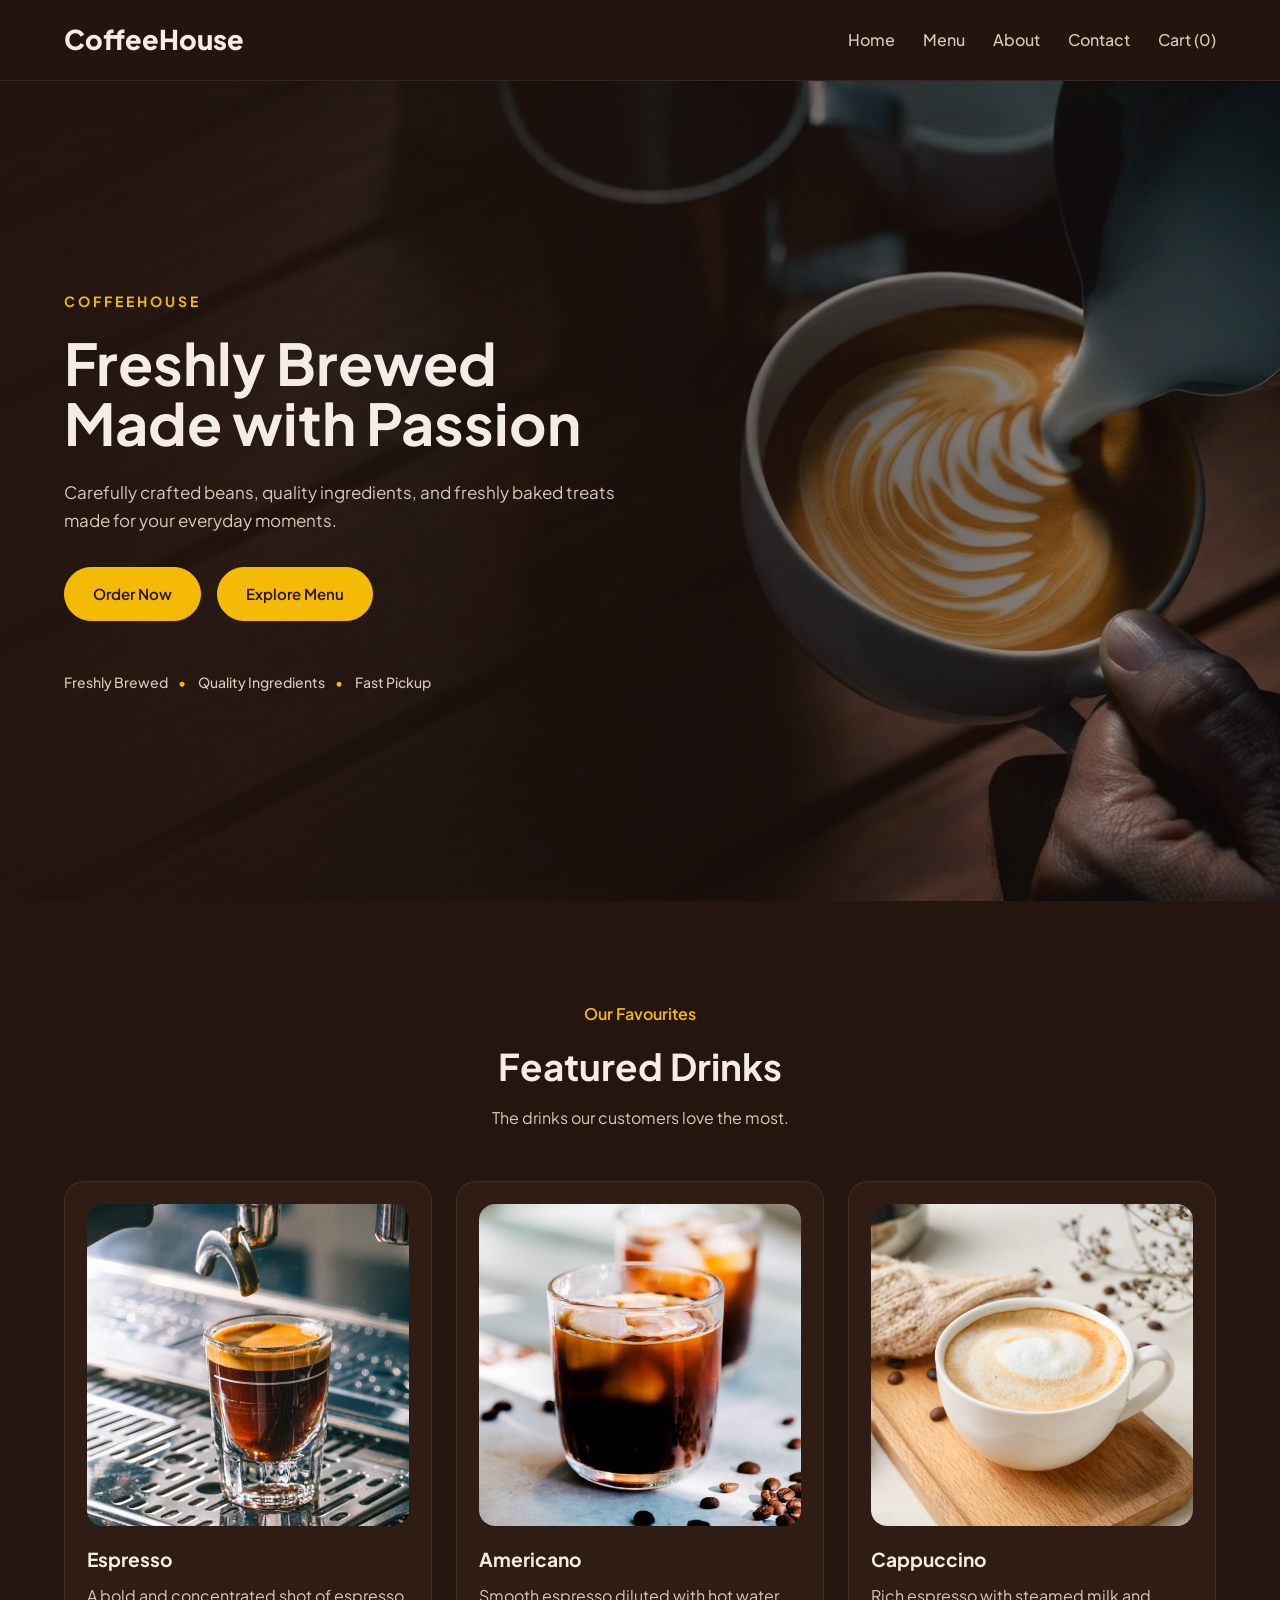
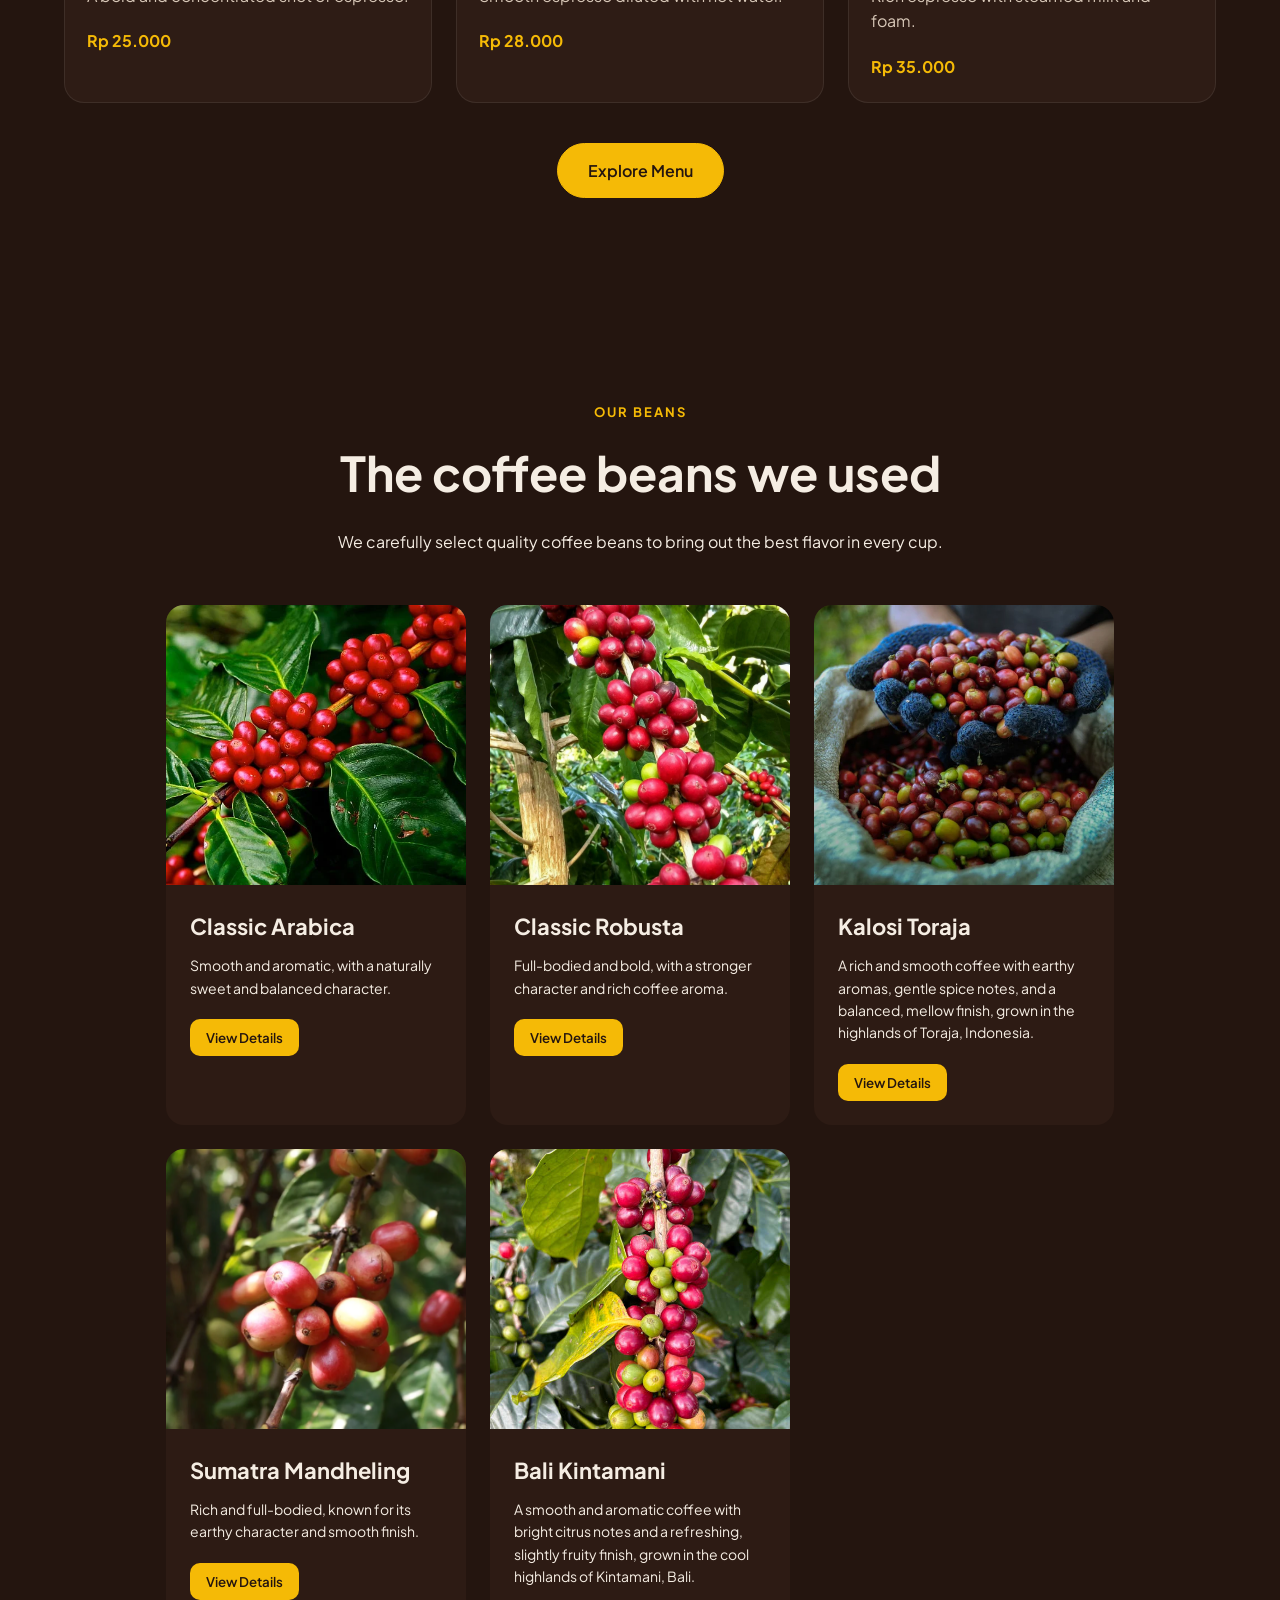
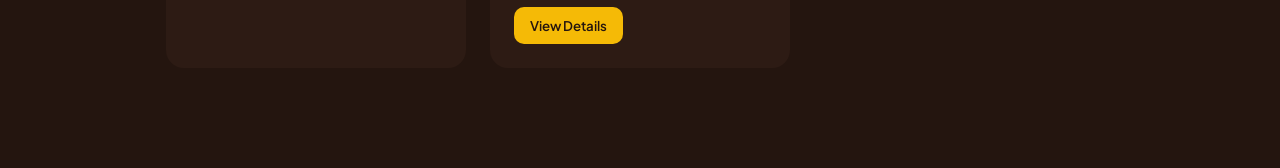
==== commit 19487a0d: "added coffeebeans section" ====
--- a/index.html
+++ b/index.html
@@ -40,10 +40,16 @@
         </span>
 
         <h1>
-            Freshly Brewed
-            Crafted with Passion
-            For Every Moment
+           Freshly Brewed
+            <br>
+            Made with Passion
         </h1>
+
+        <p class="hero-description">
+            Carefully crafted beans, quality ingredients, and freshly baked treats
+            made for your everyday moments.
+        </p>
+
 
         <div class="hero-buttons">
 
@@ -91,6 +97,122 @@
 
 </section>
 
+<!-- Coffee Beans Section -->
+    <section class="coffee-beans" id="coffee-beans">
+
+        <div class="section-heading">
+
+            <span class="section-label">
+                OUR BEANS
+            </span>
+
+            <h2>
+                The coffee beans we used
+            </h2>
+
+            <p>
+                We carefully select quality coffee beans to bring out
+                the best flavor in every cup.
+            </p>
+
+        </div>
+
+        <div class="beans-container">
+
+            <div class="bean-card">
+                <div class="bean-image">
+                    <img src="images/arabicaplant.webp" alt="Coffee beans">
+                </div>
+
+                <div class="bean-info">
+                    <h3>Classic Arabica</h3>
+
+                    <p>
+                        Smooth and aromatic, with a naturally sweet and balanced character.
+                    </p>
+
+                    <button class="bean-details-btn">
+                        View Details
+                    </button>
+                </div>
+            </div>
+
+            <div class="bean-card">
+                <div class="bean-image">
+                    <img src="images/robustaplant.jpg" alt="Coffee beans">
+                </div>
+
+                <div class="bean-info">
+                    <h3>Classic Robusta</h3>
+
+                    <p>
+                        Full-bodied and bold, with a stronger character and rich coffee aroma.
+                    </p>
+
+                    <button class="bean-details-btn">
+                        View Details
+                    </button>
+                </div>
+            </div>
+
+            <div class="bean-card">
+                <div class="bean-image">
+                    <img src="images/toraja.webp" alt="Coffee beans">
+                </div>
+
+                <div class="bean-info">
+                    <h3>Kalosi Toraja</h3>
+
+                    <p>
+                        A rich and smooth coffee with earthy aromas, gentle spice notes, and a balanced, mellow finish, grown in the highlands of Toraja, Indonesia.
+                    </p>
+
+                    <button class="bean-details-btn">
+                        View Details
+                    </button>
+                </div>
+            </div>
+
+            <div class="bean-card">
+                <div class="bean-image">
+                    <img src="images/sumatra.webp" alt="Coffee beans">
+                </div>
+
+                <div class="bean-info">
+                    <h3>Sumatra Mandheling</h3>
+
+                    <p>
+                        Rich and full-bodied, known for its earthy character and smooth finish.
+                    </p>
+
+                    <button class="bean-details-btn">
+                        View Details
+                    </button>
+                </div>
+            </div>
+
+            <div class="bean-card">
+                <div class="bean-image">
+                    <img src="images/bali.jpg" alt="Coffee beans">
+                </div>
+
+                <div class="bean-info">
+                    <h3>Bali Kintamani</h3>
+
+                    <p>
+                        A smooth and aromatic coffee with bright citrus notes and a refreshing, slightly fruity finish, grown in the cool highlands of Kintamani, Bali.
+                    </p>
+
+                    <button class="bean-details-btn">
+                        View Details
+                    </button>
+                </div>
+            </div>
+
+        </div>
+
+    </section>
+
 </main>
 
 <script src="js/data.js"></script>
--- a/css/style.css
+++ b/css/style.css
@@ -150,6 +150,17 @@
     color: #F5EDE3;
 }
 
+.hero-description {
+    max-width: 560px;
+
+    margin-bottom: 32px;
+
+    color: #D8C8B8;
+
+    font-size: 17px;
+    line-height: 1.7;
+}
+
 .hero-buttons {
     display: flex;
     gap: 16px;
@@ -228,9 +239,9 @@
     .hero {
         min-height: calc(100vh - 70px);
 
-        background-position: center;
-    }
-
+        background-position: center center;
+    }
+    
     .hero-overlay {
         background:
             linear-gradient(
@@ -250,9 +261,11 @@
         font-size: clamp(42px, 12vw, 60px);
     }
 
-    .hero-content p {
-        font-size: 16px;
-    }
+    .hero-description {
+        max-width: 500px;
+        font-size: 15px;
+    }
+
 
     .hero-buttons {
         flex-direction: column;
@@ -260,6 +273,9 @@
 
         width: 100%;
         max-width: 280px;
+
+        margin-left: auto;
+        margin-right: auto;
     }
 
     .hero-buttons .btn {
@@ -267,13 +283,27 @@
     }
 
     .hero-features {
+        justify-content: center;
         gap: 16px;
-
         font-size: 13px;
+        width: 100%;
     }
 
     .hero-features span:not(:last-child)::after {
         display: none;
+    }
+
+    .coffee-beans {
+        padding: 70px 5%;
+    }
+
+    .beans-container {
+        grid-template-columns: 1fr;
+        gap: 20px;
+    }
+
+    .bean-image {
+        height: 240px;
     }
 }
 
@@ -409,6 +439,8 @@
     .featured-grid {
         grid-template-columns: repeat(2, 1fr);
     }
+
+
 }
 
 @media (max-width: 640px) {
@@ -962,4 +994,129 @@
 .reveal.active {
     opacity: 1;
     transform: translateY(0);
+}
+
+/* =========================
+   COFFEE BEANS
+========================= */
+
+.coffee-beans {
+    padding: 100px 8%;
+    background: var(--bg);
+}
+
+.section-heading {
+    max-width: 650px;
+    margin: 0 auto 50px;
+    text-align: center;
+}
+
+.section-label {
+    display: inline-block;
+    margin-bottom: 12px;
+
+    color: var(--accent);
+
+    font-size: 13px;
+    font-weight: 700;
+    letter-spacing: 2px;
+}
+
+.section-heading h2 {
+    margin-bottom: 16px;
+
+    color: var(--text);
+
+    font-size: clamp(32px, 5vw, 48px);
+}
+
+.section-heading p {
+    color: var(--muted);
+
+    font-size: 16px;
+    line-height: 1.7;
+}
+
+.beans-container {
+    display: grid;
+    grid-template-columns: repeat(3, 1fr);
+    gap: 24px;
+
+    max-width: 1200px;
+    margin: 0 auto;
+}
+
+.bean-card {
+    overflow: hidden;
+
+    background: #2D1B14;
+
+    border-radius: 18px;
+
+    transition: transform 0.25s ease;
+}
+
+.bean-card:hover {
+    transform: translateY(-6px);
+}
+
+.bean-image {
+    width: 100%;
+    height: 280px;
+    overflow: hidden;
+}
+
+.bean-image img {
+    width: 100%;
+    height: 100%;
+
+    object-fit: cover;
+
+    transition: transform 0.4s ease;
+}
+
+.bean-card:hover .bean-image img {
+    transform: scale(1.05);
+}
+
+.bean-info {
+    padding: 24px;
+}
+
+.bean-info h3 {
+    margin-bottom: 10px;
+
+    color: var(--text);
+
+    font-size: 22px;
+}
+
+.bean-info p {
+    margin-bottom: 20px;
+
+    color: var(--muted);
+
+    font-size: 14px;
+    line-height: 1.6;
+}
+
+.bean-details-btn {
+    padding: 10px 16px;
+
+    background: var(--accent);
+    color: var(--bg);
+
+    border: none;
+    border-radius: 10px;
+
+    font-family: inherit;
+    font-weight: 600;
+
+    cursor: pointer;
+
+    transition: 0.25s ease;
+}
+
+.bean-details-btn:hover {
+    transform: translateY(-2px);
 }
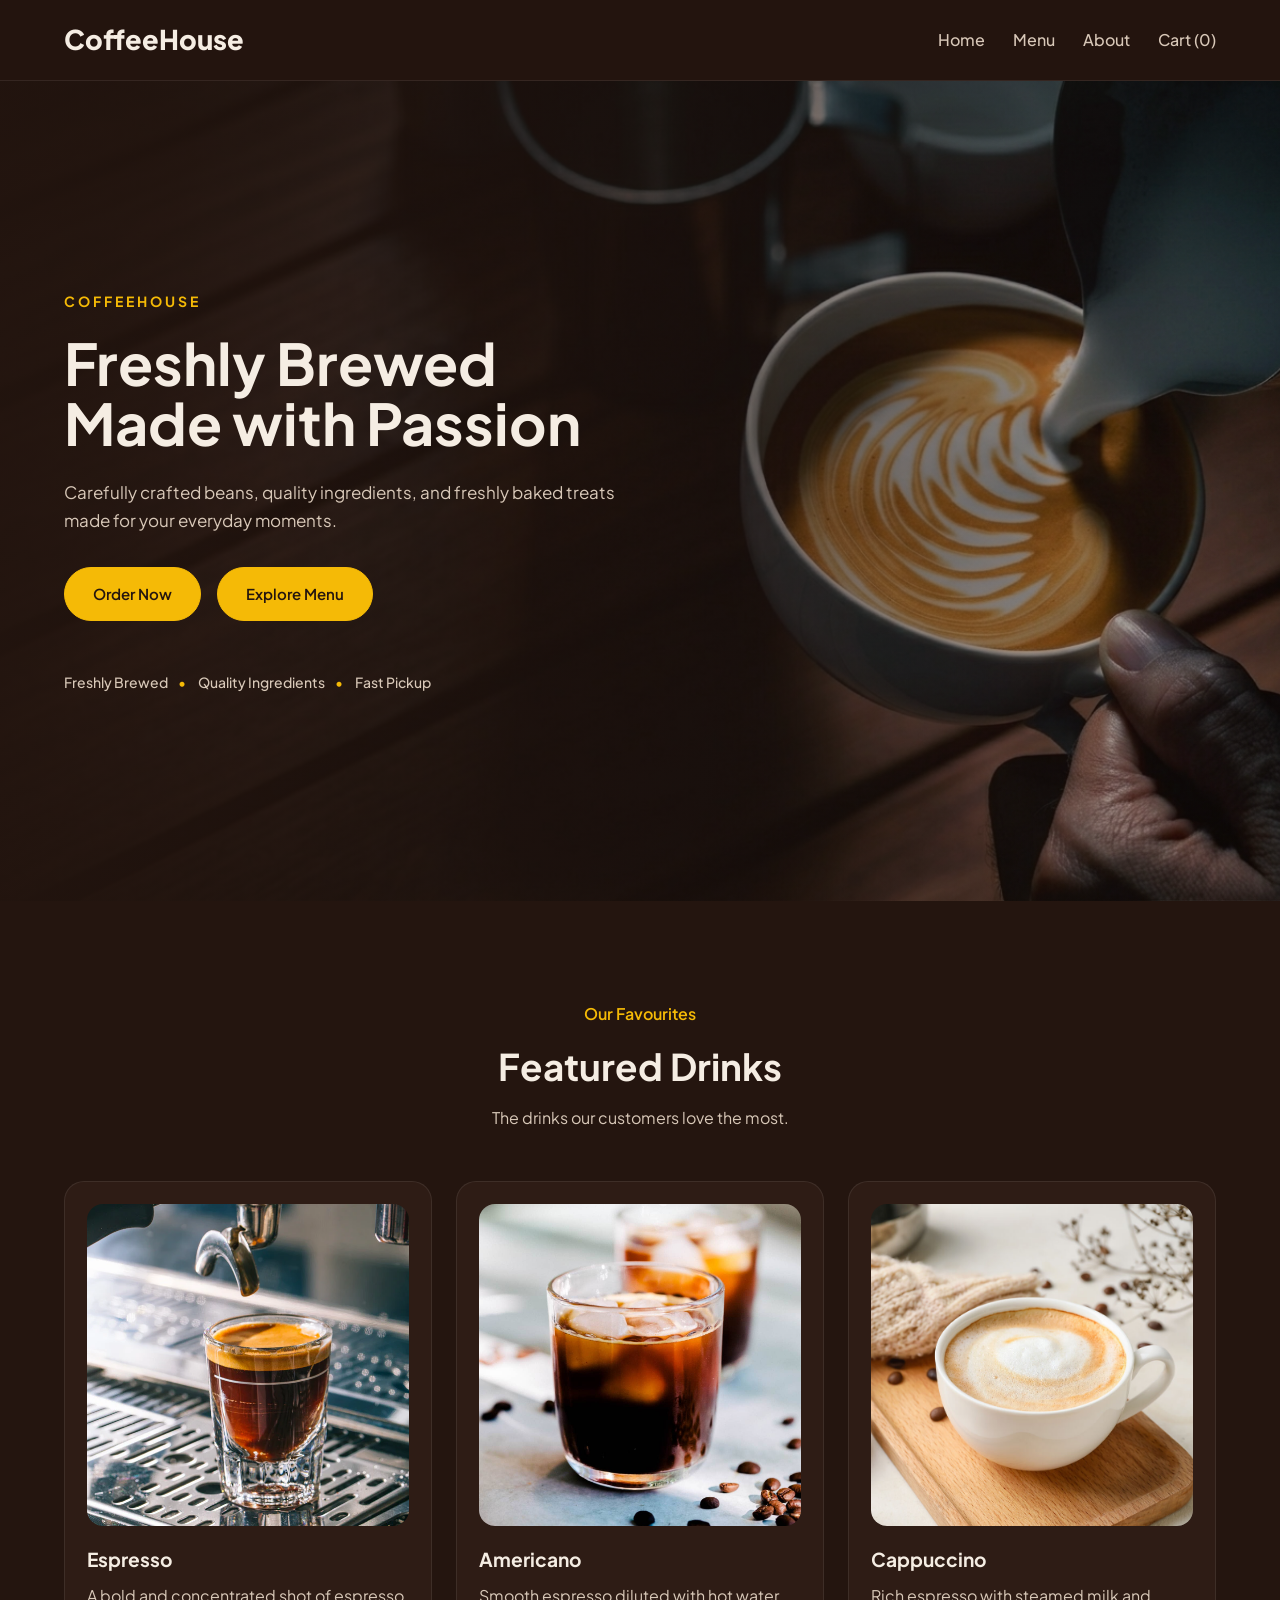
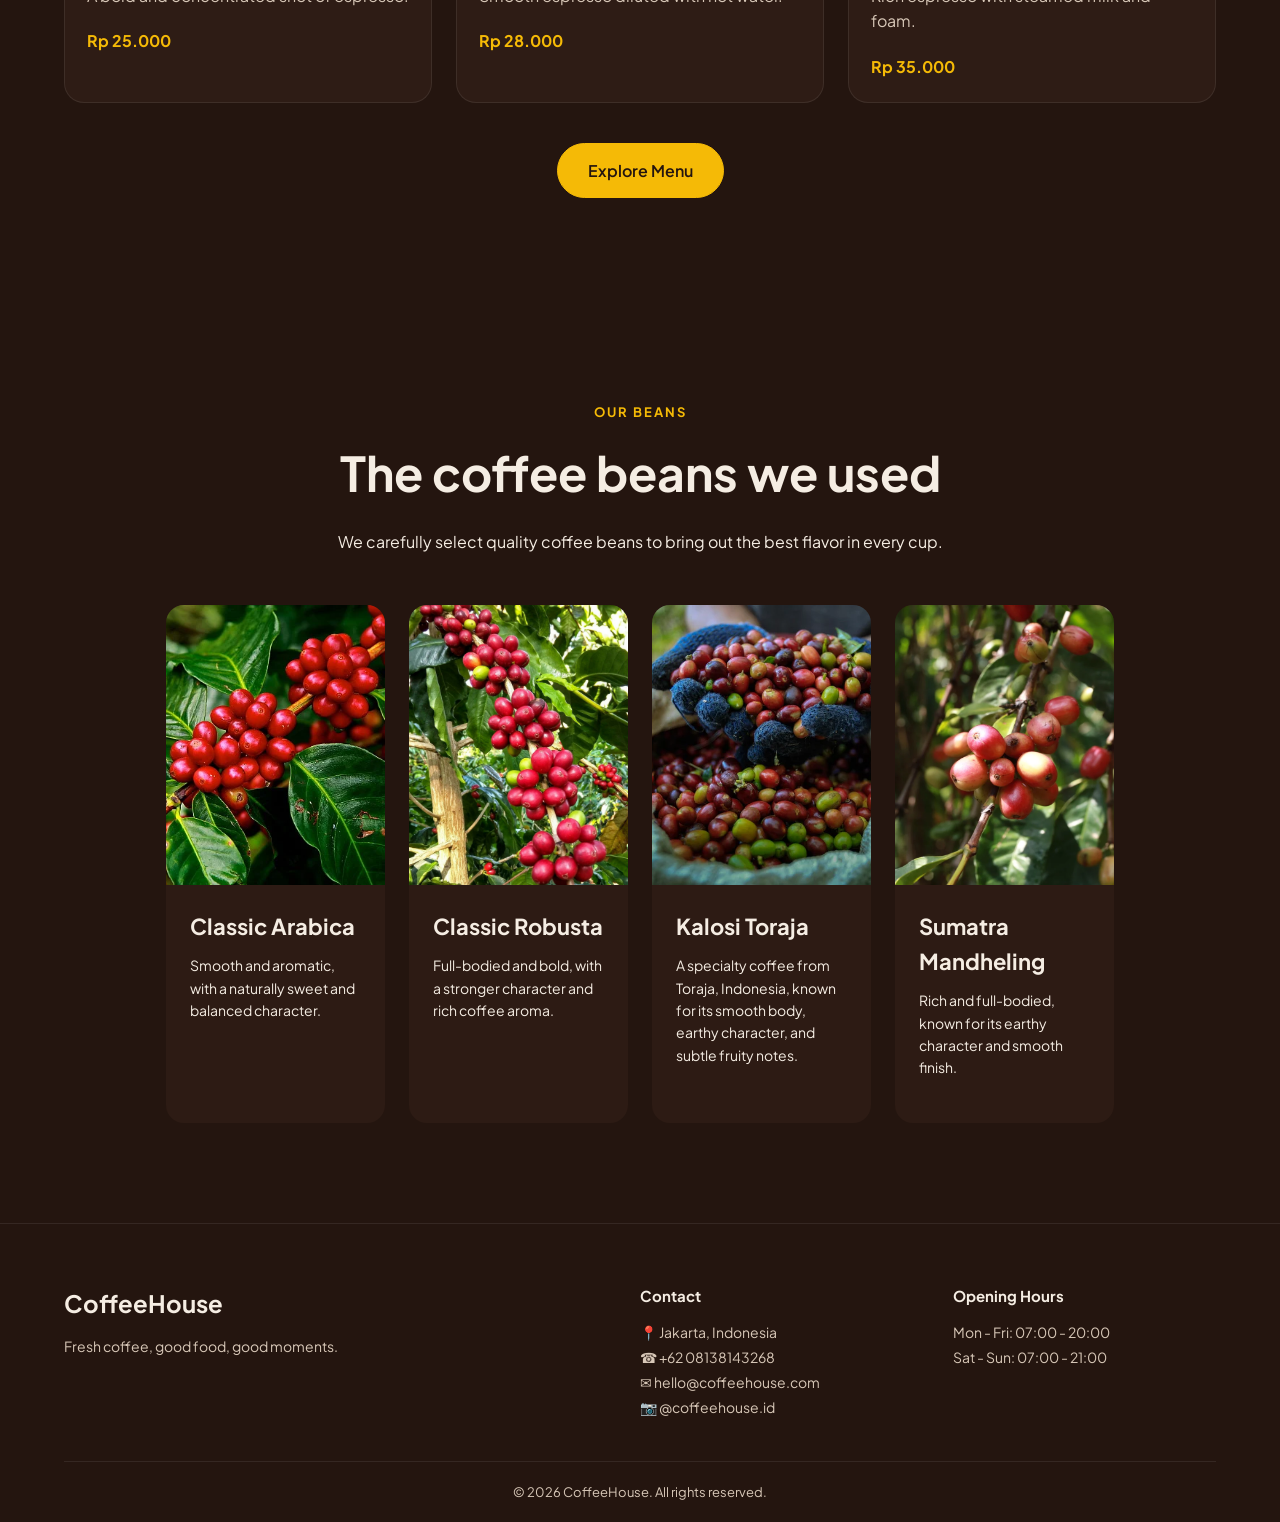
==== commit 8939f679: "update" ====
--- a/index.html
+++ b/index.html
@@ -18,10 +18,9 @@
         <div class="logo">CoffeeHouse</div>
 
         <ul class="nav-links">
-            <li><a href="#">Home</a></li>
-            <li><a href="#">Menu</a></li>
-            <li><a href="#">About</a></li>
-            <li><a href="#">Contact</a></li>
+            <li><a href="index.html">Home</a></li>
+            <li><a href="menu.html">Menu</a></li>
+            <li><a href="about.html">About</a></li>
             <li><a href="cart.html" class="cart-link">Cart (0)</a></li>
         </ul>
     </nav>
@@ -131,9 +130,6 @@
                         Smooth and aromatic, with a naturally sweet and balanced character.
                     </p>
 
-                    <button class="bean-details-btn">
-                        View Details
-                    </button>
                 </div>
             </div>
 
@@ -149,9 +145,6 @@
                         Full-bodied and bold, with a stronger character and rich coffee aroma.
                     </p>
 
-                    <button class="bean-details-btn">
-                        View Details
-                    </button>
                 </div>
             </div>
 
@@ -164,12 +157,9 @@
                     <h3>Kalosi Toraja</h3>
 
                     <p>
-                        A rich and smooth coffee with earthy aromas, gentle spice notes, and a balanced, mellow finish, grown in the highlands of Toraja, Indonesia.
-                    </p>
-
-                    <button class="bean-details-btn">
-                        View Details
-                    </button>
+                        A specialty coffee from Toraja, Indonesia, known for its smooth body, earthy character, and subtle fruity notes.
+                    </p>
+
                 </div>
             </div>
 
@@ -185,33 +175,48 @@
                         Rich and full-bodied, known for its earthy character and smooth finish.
                     </p>
 
-                    <button class="bean-details-btn">
-                        View Details
-                    </button>
-                </div>
-            </div>
-
-            <div class="bean-card">
-                <div class="bean-image">
-                    <img src="images/bali.jpg" alt="Coffee beans">
-                </div>
-
-                <div class="bean-info">
-                    <h3>Bali Kintamani</h3>
-
-                    <p>
-                        A smooth and aromatic coffee with bright citrus notes and a refreshing, slightly fruity finish, grown in the cool highlands of Kintamani, Bali.
-                    </p>
-
-                    <button class="bean-details-btn">
-                        View Details
-                    </button>
-                </div>
-            </div>
+                </div>
+            </div>
+
 
         </div>
 
     </section>
+
+    <!-- =========================
+        Footer
+    ========================= -->
+
+    <footer class="footer">
+
+        <div class="footer-content">
+
+            <div class="footer-brand">
+                <h3>CoffeeHouse</h3>
+                <p>Fresh coffee, good food, good moments.</p>
+            </div>
+
+            <div class="footer-info">
+                <h4>Contact</h4>
+                <p>📍 Jakarta, Indonesia</p>
+                <p>☎ +62 08138143268</p>
+                <p>✉ hello@coffeehouse.com</p>
+                <p>📷 @coffeehouse.id</p>
+            </div>
+
+            <div class="footer-info">
+                <h4>Opening Hours</h4>
+                <p>Mon - Fri: 07:00 - 20:00</p>
+                <p>Sat - Sun: 07:00 - 21:00</p>
+            </div>
+
+        </div>
+
+        <div class="footer-bottom">
+            <p>© 2026 CoffeeHouse. All rights reserved.</p>
+        </div>
+
+    </footer>
 
 </main>
 
--- a/css/style.css
+++ b/css/style.css
@@ -298,12 +298,32 @@
     }
 
     .beans-container {
-        grid-template-columns: 1fr;
+        grid-template-columns: repeat(2, 1fr);
         gap: 20px;
     }
 
     .bean-image {
         height: 240px;
+    }
+
+    .bean-card {
+        width: 100%;
+    }
+
+    .bean-image {
+        height: 220px;
+    }
+
+    .bean-info {
+        padding: 20px;
+    }
+
+    .bean-info h3 {
+        font-size: 19px;
+    }
+
+    .bean-info p {
+        font-size: 13px;
     }
 }
 
@@ -725,12 +745,32 @@
 }
 
 .modal-content .btn {
+    display: inline-flex;
+    align-items: center;
+    justify-content: center;
+
     width: 100%;
     margin-top: 12px;
-}
-
-
-
+    padding: 14px 28px;
+
+    background: var(--accent);
+    color: var(--bg);
+
+    border: 1px solid var(--accent);
+    border-radius: 999px;
+
+    font-family: inherit;
+    font-size: 15px;
+    font-weight: 600;
+
+    cursor: pointer;
+
+    transition: 0.25s ease;
+}
+
+.modal-content .btn:hover {
+    transform: translateY(-2px);
+}
 
 .checkout {
     width: min(90%, 1200px);
@@ -1039,7 +1079,7 @@
 
 .beans-container {
     display: grid;
-    grid-template-columns: repeat(3, 1fr);
+    grid-template-columns: repeat(4, 1fr);
     gap: 24px;
 
     max-width: 1200px;
@@ -1100,23 +1140,77 @@
     line-height: 1.6;
 }
 
-.bean-details-btn {
-    padding: 10px 16px;
-
-    background: var(--accent);
-    color: var(--bg);
-
-    border: none;
-    border-radius: 10px;
-
-    font-family: inherit;
-    font-weight: 600;
-
-    cursor: pointer;
-
-    transition: 0.25s ease;
-}
-
-.bean-details-btn:hover {
-    transform: translateY(-2px);
+@media (max-width: 480px) {
+
+    .beans-container {
+        grid-template-columns: 1fr;
+    }
+
+    .bean-image {
+        height: 240px;
+    }
+
+}
+
+/* =========================
+   Footer
+========================= */
+
+.footer {
+    background: var(--bg);
+    border-top: 1px solid var(--border);
+    padding: 60px 0 20px;
+}
+
+.footer-content {
+    width: 90%;
+    max-width: 1200px;
+    margin: 0 auto;
+    display: grid;
+    grid-template-columns: 2fr 1fr 1fr;
+    gap: 50px;
+}
+
+.footer-brand h3 {
+    font-size: 1.5rem;
+    margin-bottom: 12px;
+}
+
+.footer-brand p,
+.footer-info p {
+    color: var(--text-muted);
+    font-size: 14px;
+    line-height: 1.8;
+}
+
+.footer-info h4 {
+    margin-bottom: 12px;
+    font-size: 15px;
+}
+
+.footer-bottom {
+    width: 90%;
+    max-width: 1200px;
+    margin: 40px auto 0;
+    padding-top: 20px;
+    border-top: 1px solid var(--border);
+    text-align: center;
+}
+
+.footer-bottom p {
+    color: var(--text-muted);
+    font-size: 13px;
+}
+
+@media (max-width: 768px) {
+
+    .footer-content {
+        grid-template-columns: 1fr;
+        gap: 30px;
+    }
+
+    .footer {
+        padding: 50px 0 20px;
+    }
+
 }
